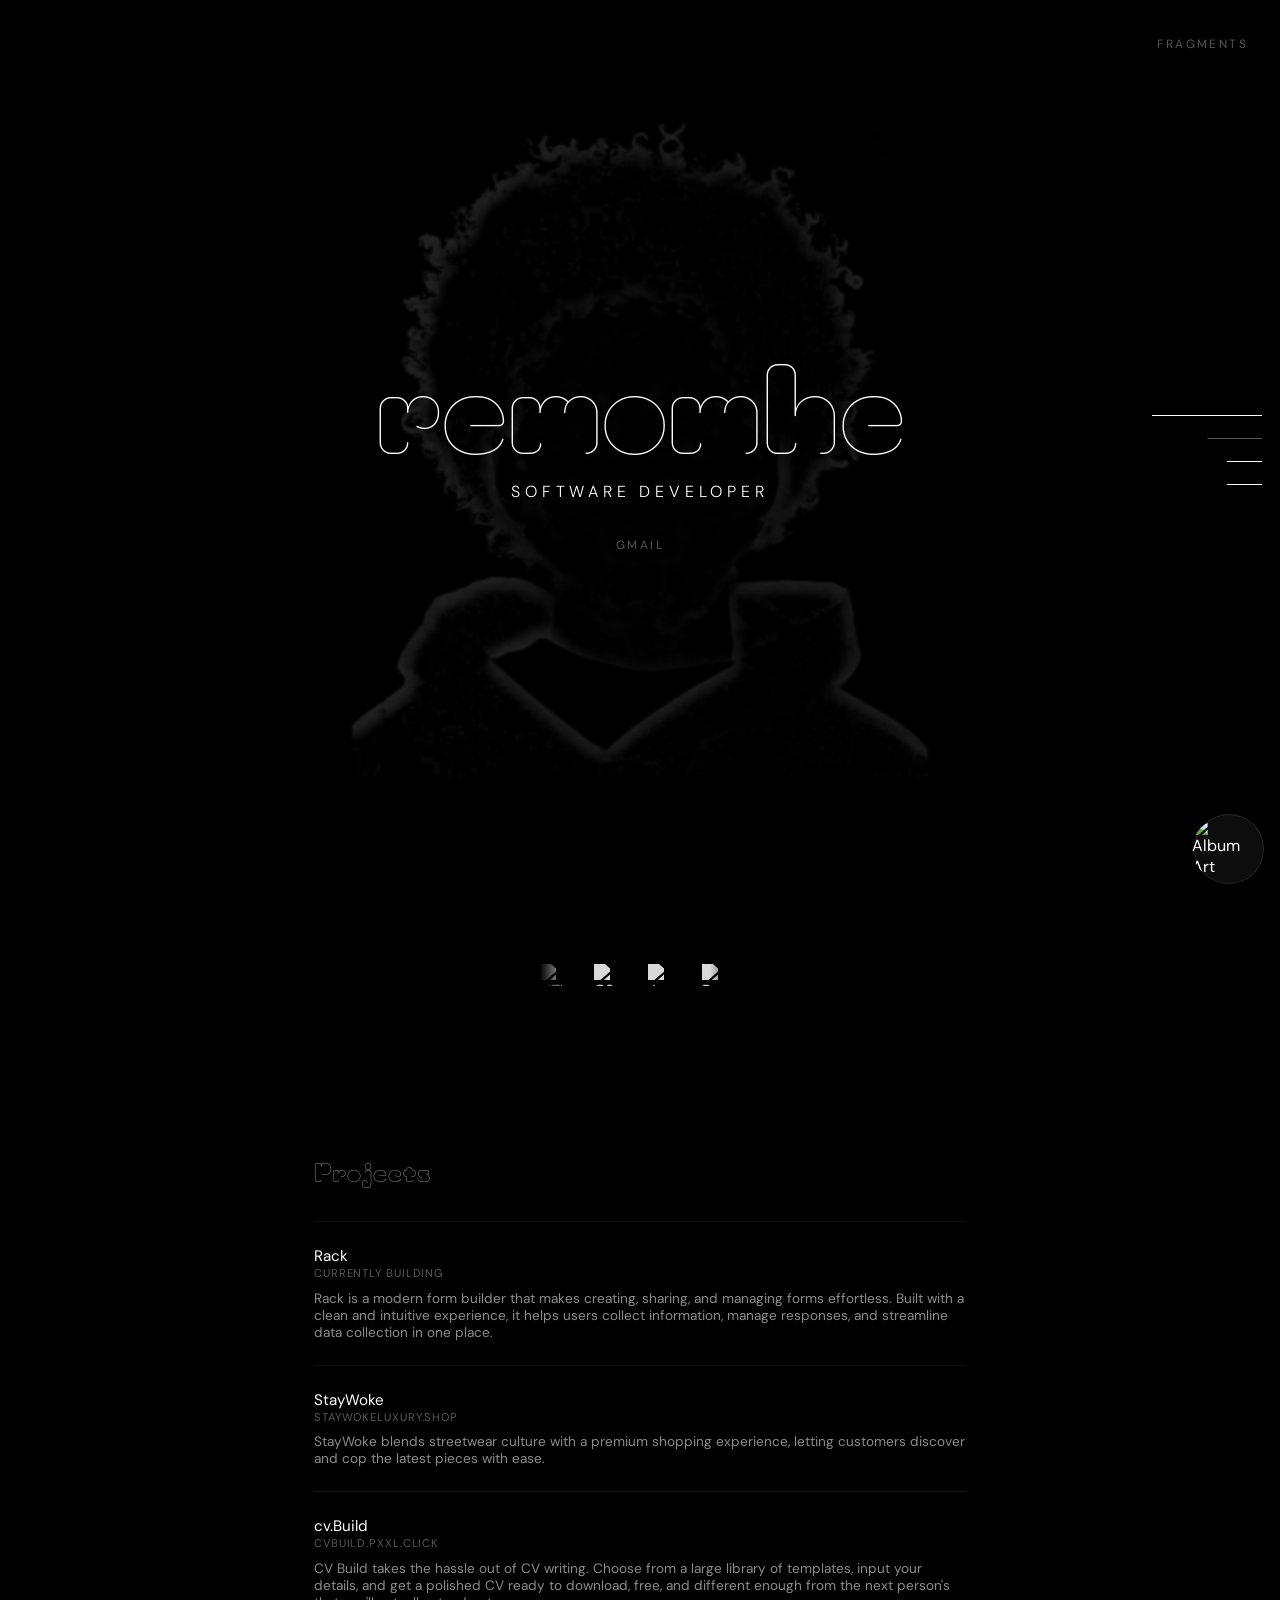
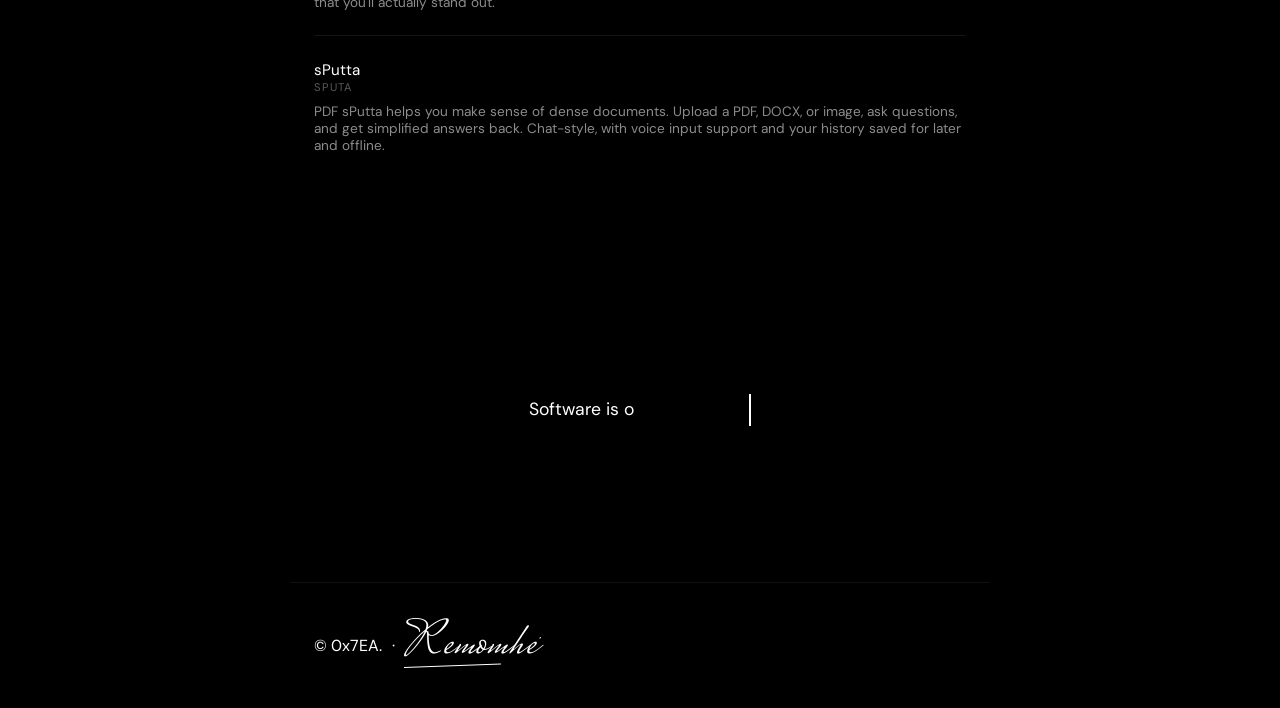
==== index.html @ 854d1cf1 "ui" ====
<!DOCTYPE html>
<html lang="en">
<head>
<meta charset="UTF-8">
<meta name="viewport" content="width=device-width, initial-scale=1.0">
<title>Remomhe | Software Developer</title>
<link rel="stylesheet" href="style.css">
<link href="https://fonts.googleapis.com/css2?family=Nunito:wght@900&family=DM+Sans:wght@300;400&display=swap" rel="stylesheet">
<link href="https://fonts.bunny.net/css?family=ewert:400" rel="stylesheet">
<link rel="preconnect" href="https://fonts.googleapis.com">
<link rel="preconnect" href="https://fonts.gstatic.com" crossorigin>
<meta name="google-site-verification" content="Yer3yOU1dlEjovxJl0jeukJAitz7c7xWdWRq2zlthzg" />
<link href="https://fonts.googleapis.com/css2?family=IM+Fell+English+SC&display=swap" rel="stylesheet">
<link rel="preconnect" href="https://fonts.googleapis.com">
<link rel="preconnect" href="https://fonts.gstatic.com" crossorigin>
<meta name="author" content="Remomhe">
<meta name="keywords" content="software developer, web developer, React developer, JavaScript, Next.js, portfolio, Remomhe, Aremomhe, Ai">
<meta name="description" content="Remomhe is a software developer building modern web applications, AI tools, and digital products. Explore projects, skills, and development work.">
<link href="https://fonts.googleapis.com/css2?family=Moirai+One&family=Rock+3D&family=Rubik+Glitch+Pop&family=Six+Caps&display=swap" rel="stylesheet">
<link rel="preconnect" href="https://fonts.googleapis.com">
<link rel="preconnect" href="https://fonts.gstatic.com" crossorigin>
<link href="https://fonts.googleapis.com/css2?family=Mrs+Saint+Delafield&display=swap" rel="stylesheet">
<link rel="icon" type="image/png" href="/images/remomhe.png">
<link rel="apple-touch-icon" href="/images/remomhe.png">
<meta property="og:title" content="Remomhe | Software Developer">
<meta property="og:description" content="Software developer creating modern web applications and digital products.">
<meta property="og:type" content="website">
<meta property="og:url" content="https://remomhe.cv/"> 
<meta property="og:image" content="https://remomhe.cv/images/remomhe.png">
<link rel="stylesheet" href="common.css">
<script type="application/ld+json">
{
  "@context": "https://schema.org",
  "@type": "Person",
  "name": "Remomhe",
  "url": "https://remomhe.cv",
  "jobTitle": "Software Developer",
  "sameAs": [
    "https://www.linkedin.com/in/aremomhe-46b9a237a/",
    "mailto:hello@remomhe.cv"
  ]
}
</script>
</head>
<body>
  <nav class="site-nav">
  <a href="/Fragments">Fragments</a>
</nav>
    <script src="common.js"></script>
<div id="hero" data-proxy-section data-proxy-label="Home" data-proxy-kind="title">
  <div class="hero-bg"></div>
  <div class="hero-content">
    <div class="name-row" id="row1"></div>
    <div class="name-gap"></div>
    <div class="name-row" id="row2"></div>
    <div class="role">Software Developer</div>
    <div class="socials">
      <a href="mailto:hello@remomhe.cv" target="_blank">Gmail</a>
    </div>
  </div>
  <div class="now-playing" id="nowPlaying">
  <div class="np-album">
    <img id="npAlbumArt" src="" alt="Album Art" />
  </div>
  <div class="np-info">
    <p class="np-label">currently listening to</p>
    <p class="np-track" id="npTrack">—</p>
    <p class="np-artist" id="npArtist">—</p>
  </div>
  <div class="np-eq" id="npEq">
    <span></span><span></span><span></span>
  </div>
</div>
</div>
<div class="page-body">
<section id="tech-stack" data-proxy-section data-proxy-label="Tech" data-proxy-kind="section">
  <div class="tech-mask">
    <div class="tech-grid">
      <img src="https://cdn.jsdelivr.net/gh/devicons/devicon/icons/html5/html5-plain.svg" alt="HTML5" />
      <img src="https://cdn.jsdelivr.net/gh/devicons/devicon/icons/css3/css3-plain.svg" alt="CSS3" />
      <img src="https://cdn.jsdelivr.net/gh/devicons/devicon/icons/javascript/javascript-plain.svg" alt="JavaScript" />
      <img src="https://cdn.jsdelivr.net/gh/devicons/devicon/icons/react/react-original.svg" alt="React" />
      <img src="https://cdn.jsdelivr.net/gh/devicons/devicon/icons/nextjs/nextjs-original.svg" alt="Next.js" />
      <img src="https://cdn.jsdelivr.net/gh/devicons/devicon/icons/python/python-plain.svg" alt="Python" />
      <img src="https://cdn.jsdelivr.net/gh/devicons/devicon/icons/nodejs/nodejs-plain.svg" alt="Node.js" />
      <img src="https://cdn.jsdelivr.net/gh/devicons/devicon/icons/mysql/mysql-plain-wordmark.svg" alt="MySQL" />
    </div>
    <div class="tech-grid" aria-hidden="true">
      <img src="https://cdn.jsdelivr.net/gh/devicons/devicon/icons/html5/html5-plain.svg" alt="" />
      <img src="https://cdn.jsdelivr.net/gh/devicons/devicon/icons/css3/css3-plain.svg" alt="" />
      <img src="https://cdn.jsdelivr.net/gh/devicons/devicon/icons/javascript/javascript-plain.svg" alt="" />
      <img src="https://cdn.jsdelivr.net/gh/devicons/devicon/icons/react/react-original.svg" alt="" />
      <img src="https://cdn.jsdelivr.net/gh/devicons/devicon/icons/nextjs/nextjs-original.svg" alt="" />
      <img src="https://cdn.jsdelivr.net/gh/devicons/devicon/icons/python/python-plain.svg" alt="" />
      <img src="https://cdn.jsdelivr.net/gh/devicons/devicon/icons/nodejs/nodejs-plain.svg" alt="" />
      <img src="https://cdn.jsdelivr.net/gh/devicons/devicon/icons/mysql/mysql-plain-wordmark.svg" alt="" />
    </div>
  </div>
</section>
<section id="projects" data-proxy-section>
  <h2 class="section-title">Projects</h2>
  <div class="project-list">
    <a class="project-item" href="https://semmie-max.github.io/android/" target="_blank">
      <div>
        <p class="project-name">Rack</p>
        <p class="project-url">Currently Building</p>
      </div>
      <p class="project-desc">Rack is a modern form builder that makes creating, sharing, and managing forms effortless. Built with a clean and intuitive experience, it helps users collect information, manage responses, and streamline data collection in one place.</p>
    </a>
    <a class="project-item" href="https://staywokeluxury.shop/" target="_blank">
      <div>
        <p class="project-name">StayWoke</p>
        <p class="project-url">staywokeluxury.shop</p>
      </div>
      <p class="project-desc">StayWoke blends streetwear culture with a premium shopping experience, letting customers discover and cop the latest pieces with ease.</p>
    </a>
    <a class="project-item" href="https://cvbuild.pxxl.click/" target="_blank">
      <div>
        <p class="project-name">cv.Build</p>
        <p class="project-url">cvbuild.pxxl.click</p>
      </div>
      <p class="project-desc">CV Build takes the hassle out of CV writing. Choose from a large library of templates, input your details, and get a polished CV ready to download, free, and different enough from the next person's that you'll actually stand out.</p>
    </a>
    <a class="project-item" href="https://semmie-max.github.io/sPuta/" target="_blank">
      <div>
        <p class="project-name">sPutta</p>
        <p class="project-url">sputa</p>
      </div>
      <p class="project-desc">PDF sPutta helps you make sense of dense documents. Upload a PDF, DOCX, or image, ask questions, and get simplified answers back. Chat-style, with voice input support and your history saved for later and offline.</p>
    </a>
  </div>
</section>
<section id="testimonials" data-proxy-section data-proxy-label="Testimonials" data-proxy-kind="subtitle">
  <div class="testimonial-box">
    <p class="testimonial-text" id="testiText"></p>
    <div class="testimonial-author" id="testiAuthor">
      <span id="testiName"></span>
    </div>
  </div>
</section>
</div>

<div id="scrollIndicator"></div>

<footer id="footer">
  <div class="footer-left">
    <span class="footer-copy">© 0x7EA.</span>
    <span class="footer-dot">·</span>
    <div class="signature">
      Remomhe<span class="sig-dot">.</span>
      <div class="sig-underline"></div>
    </div>
  </div>
</footer>
  <script src="script.js"></script>
</body>
</html>
---- style.css ----
*, *::before, *::after { box-sizing: border-box; margin: 0; padding: 0; }

  html, body {
    width: 100%; height: 100%;
    background: #000;
    color: #fff;
    font-family: 'DM Sans', sans-serif;
  }

  #hero {
    position: relative;
    inset: 0;
    display: flex;
    flex-direction: column;
    align-items: center;
    justify-content: center;
    opacity: 1;
    transition: opacity 0.7s ease;
    z-index: 1;
    overflow: hidden;
    height: 100vh;
  }
  #hero.visible { opacity: 1; }

  .hero-bg {
    position: absolute;
    inset: 0;
    background-image: url('[data-uri]');
    background-size: 45%;
    background-position: center center;
    background-repeat: no-repeat;
    opacity: 0.15;
    filter: blur(1px);
  }

  .hero-content {
    position: relative;
    z-index: 1;
    text-align: center;
    display: flex;
    flex-direction: column;
    align-items: center;
  }

  .name-row {
    display: flex;
    justify-content: center;
    gap: 0.02em;
    overflow: visible;
    font-family: "IM Fell English SC", serif;
  }

  .letter {
    
    font-weight: 900;
    font-style: normal;
    font-size: clamp(3rem, 9vw, 7.5rem);
    color: #fff;
    display: inline-block;
    animation-play-state: paused;
    line-height: 1;
  }

  
  .name-gap { height: 0.15em; }

  .role {
    font-weight: 300;
    font-size: clamp(0.7rem, 2vw, 1rem);
    letter-spacing: 0.3em;
    text-transform: uppercase;
    color: #fff;
    margin-top: 1.2rem;
  }

  .socials {
    display: flex;
    gap: 2.5rem;
    margin-top: 2.2rem;
  }

  .socials a {
    font-size: 0.75rem;
    letter-spacing: 0.2em;
    text-transform: uppercase;
    color: #555;
    text-decoration: none;
    position: relative;
    padding-bottom: 3px;
    transition: color 0.3s;
  }
  .socials a::after {
    content: '';
    position: absolute;
    bottom: 0; left: 0;
    width: 0; height: 1px;
    background: #fff;
    transition: width 0.3s ease;
  }
  .socials a:hover { color: #fff; }
  .socials a:hover::after { width: 100%; }

  .scroll-cue {
    position: absolute;
    bottom: 2.5rem;
    left: 45%;
    transform: translateX(-50%);
    display: flex;
    flex-direction: column;
    align-items: center;
    gap: 0.6rem;
  }
  .scroll-cue span {
    font-size: 0.6rem;
    letter-spacing: 0.3em;
    text-transform: uppercase;
    color: #FFF;
  }
  .scroll-line {
    width: 1px;
    height: 48px;
    background: linear-gradient(to bottom, #fff, transparent);
    animation: pulse 2s ease-in-out infinite;
  }
  @keyframes pulse {
    0%,100% { opacity: 0.2; transform: scaleY(0.8); }
    50%      { opacity: 0.8; transform: scaleY(1); }
  }


.now-playing {
  position: fixed;
  bottom: 2rem;
  left: 2rem;
  display: flex;
  flex-direction: row;
  align-items: center;
  gap: 0.9rem;
  background: rgba(255, 255, 255, 0.05);
  backdrop-filter: blur(12px);
  -webkit-backdrop-filter: blur(12px);
  border: 1px solid rgba(255, 255, 255, 0.1);
  border-radius: 16px;
  padding: 0.75rem 1rem;
  width: auto;
  max-width: 260px;
  z-index: 100;
  color: #fff;
  font-family: 'DM Sans', sans-serif;
  transition: opacity 0.3s ease;
  transition:
    width .35s ease,
    height .35s ease,
    padding .35s ease,
    border-radius .35s ease,
    left .35s ease,
    bottom .35s ease,
    transform .35s ease;
}
.now-playing.mini{
  left: auto;
  right: 1rem;
  bottom: 1rem;

  width: 70px;
  height: 70px;
  padding: 4px;

  border-radius: 50%;
  justify-content: center;
}

.now-playing.mini .np-info{
  opacity: 0;
  width: 0;
  height: 0;
  overflow: hidden;
  margin: 0;
}
.now-playing.mini .np-album{
  width: 60px;
  height: 60px;
  border-radius: 50%;
  overflow: hidden;
  flex-shrink: 0;
}

.now-playing.mini .np-eq {
  display: none;
}

.now-playing.hidden {
  opacity: 0;
  pointer-events: none;
}

.np-album {
  position: relative;
  width: 72px;
  height: 48px;
  border-radius: 8px;
  overflow: hidden;
  flex-shrink: 0;
}

.np-album img {
  width: 100%;
  height: 100%;
  object-fit: cover;
  display: block;
}


.np-eq {
  display: flex;
  align-items: flex-end;
  gap: 3px;
  height: 16px;
  flex-shrink: 0;
}

.np-eq span {
  display: block;
  width: 3px;
  background: #fff;
  border-radius: 2px;
  animation: eqBounce 0.8s ease-in-out infinite alternate;
}

.np-eq span:nth-child(1) { animation-delay: 0s; }
.np-eq span:nth-child(2) { animation-delay: 0.2s; }
.np-eq span:nth-child(3) { animation-delay: 0.4s; }

@keyframes eqBounce {
  from { height: 4px; }
  to   { height: 18px; }
}

.np-info {
  text-align: left;
  flex: 1;
  min-width: 0;
}

.np-label {
  font-size: 0.6rem;
  text-transform: uppercase;
  letter-spacing: 0.08em;
  opacity: 0.5;
  margin: 0 0 0.25rem;
}

.np-track {
  font-size: 0.8rem;
  font-weight: 600;
  margin: 0 0 0.15rem;
  white-space: nowrap;
  overflow: hidden;
  text-overflow: ellipsis;
  max-width: 140px;
}

.np-artist {
  font-size: 0.7rem;
  opacity: 0.6;
  margin: 0;
  white-space: nowrap;
  overflow: hidden;
  text-overflow: ellipsis;
  max-width: 140px;
}
.page-body {
  width: 100%;
  max-width: 700px;
  margin: 0 auto;
  display: flex;
  flex-direction: column;
  gap: 2.5rem;
  padding: 0 1.5rem;
  box-sizing: border-box;
}

#tech-stack {
  padding: 4rem 0;
  display: flex;
  justify-content: center;
  position: relative;
  z-index: 2;
  background: #000;
}

.tech-mask{
    overflow: hidden;
    max-width: 200px;
    margin: 0 auto;
    display: flex;-webkit-mask-image: linear-gradient(
    to right,
    transparent 0%,
    black 15%,
    black 85%,
    transparent 100%
  );
  mask-image: linear-gradient(
    to right,
    transparent 0%,
    black 15%,
    black 85%,
    transparent 100%
  );
  }

  .tech-grid {
  display: flex;
  flex-wrap: nowrap;
  gap: 2rem;
  padding-right: 2rem;
  flex-shrink: 0;
  animation: techScroll 10s linear infinite;
  will-change: transform;
  transform: translateZ(0);
}
  .tech-grid img {
    width: 22px;
    height: 22px;
    flex-shrink: 0;
    opacity: 0.85;
    transition: opacity 0.2s ease, transform 0.2s ease;
    filter: grayscale(100%) brightness(200%);
  }

  .tech-grid img:hover {
    opacity: 1;
    transform: scale(1.15);
  }

  @keyframes techScroll{
  0%   { transform: translate3d(0, 0, 0); }
  100% { transform: translate3d(-100%, 0, 0); }
}

  @media (prefers-reduced-motion: reduce){
    .tech-grid{ animation: none; }
  }

#projects {
  padding: 4rem 0;
  max-width: none;
  margin: 0;
}

.section-title {
  font-family: "Moirai One", system-ui;
  font-size: 1.5rem;
  font-weight: 400;
  color: #fff;
  margin-bottom: 2rem;
  letter-spacing: 0.05em;
}

.project-list {
  display: flex;
  flex-direction: column;
}

.project-item {
  display: flex;
  flex-direction: column;
  gap: 0.3rem;
  padding: 1.5rem 0;
  border-top: 1px solid rgba(255,255,255,0.08);
  text-decoration: none;
  transition: opacity 0.2s ease;
}

.project-item:hover {
  opacity: 0.6;
}

.project-name {
  font-family: 'DM Sans', sans-serif;
  font-size: 0.95rem;
  color: #fff;
  margin: 0;
}

.project-url {
  font-family: 'DM Sans', sans-serif;
  font-size: 0.7rem;
  color: rgba(255,255,255,0.35);
  text-transform: uppercase;
  letter-spacing: 0.08em;
  margin: 0;
}

.project-desc {
  font-family: 'DM Sans', sans-serif;
  font-size: 0.85rem;
  color: rgba(255,255,255,0.55);
  margin: 0.3rem 0 0;
}

#testimonials {
  padding: 6rem 0;
  max-width: none;
  margin: 0;
  min-height: 300px;
  display: flex;
  align-items: center;
  justify-content: center;
}

.testimonial-box {
  display: flex;
  flex-direction: column;
  gap: 1.5rem;
}

.testimonial-text {
  font-family: 'DM Sans', sans-serif;
  font-size: 1.1rem;
  color: #fff;
  line-height: 1.8;
  margin: 0;
  overflow: hidden;
  white-space: normal;
  border-right: 2px solid #fff;
}

.testimonial-author {
  transform: translateY(30px);
  opacity: 0;
  transition: all 0.6s ease;
}

.testimonial-author.visible {
  transform: translateY(0);
  opacity: 1;
}

#testiName {
  font-family: 'DM Sans', sans-serif;
  font-size: 0.75rem;
  color: rgba(255,255,255,0.45);
  text-transform: uppercase;
  letter-spacing: 0.1em;
}
#footer {
  width: 100%;
  max-width: 700px;
  margin: 0 auto;
  padding: 2.5rem 1.5rem;
  display: flex;
  align-items: center;
  justify-content: space-between;
  border-top: 1px solid rgba(255,255,255,0.06);
  box-sizing: border-box;
}

.footer-left {
  display: flex;
  align-items: center;
  gap: 0.6rem;
}

.footer-contact {
  font-family: 'DM Sans', sans-serif;
  font-size: 0.7rem;
  color: #fff;
  letter-spacing: 0.08em;
  text-decoration: none;
  transition: color 0.2s ease;
}

.footer-contact:hover {
  color: rgba(255,255,255,0.6);
}
#row1, #row2 {
  font-weight: 400;
  font-size: clamp(3rem, 9vw, 7.5rem);
  color: #fff;
  line-height: 1;
  font-family: "Moirai One", system-ui;
}

.signature {
  position: relative;
  display: inline-block;
  font-family: 'Mrs Saint Delafield', cursive;
  font-size: 3rem;
  color: #fff;
  line-height: 1;
}

.sig-dot {
  font-size: 1.5rem;
  vertical-align: top;
}

.sig-underline {
  width: 70%;
  height: 1px;
  background: #fff;
  margin-top: -0.3rem;
  transform: rotate(-2deg);
  transform-origin: left;
}

.now-playing {
  cursor: pointer;
}

.lyrics-overlay {
  position: fixed;
  inset: 0;
  background: rgba(0,0,0,0.75);
  backdrop-filter: blur(6px);
  -webkit-backdrop-filter: blur(6px);
  display: flex;
  align-items: center;
  justify-content: center;
  z-index: 1000;
  opacity: 0;
  pointer-events: none;
  transition: opacity 0.3s ease;
}

.lyrics-overlay.visible {
  opacity: 1;
  pointer-events: auto;
}

.lyrics-panel {
  background: #0a0a0a;
  border: 1px solid rgba(255,255,255,0.1);
  border-radius: 16px;
  max-width: 420px;
  width: 90%;
  max-height: 80vh;
  padding: 1.25rem;
  position: relative;
  overflow-y: auto;
  transform: translateY(20px);
  transition: transform 0.3s ease;
  display: flex;
  flex-direction: column;
  align-items: center;
}

.lyrics-view {
  position: relative;
  border-radius: 20px;
  overflow: hidden;
  padding: 0.75rem;
  margin: -0.75rem;
  width: calc(100% + 1.5rem);
}

.lyrics-art-bg {
  position: absolute;
  inset: 0;
  background-size: cover;
  background-position: center;
  filter: blur(36px) brightness(0.35);
  transform: scale(1.3);
  z-index: 0;
}

.lyrics-top-row,
.lyrics-body {
  position: relative;
  z-index: 1;
}

.lyrics-top-row {
  display: flex;
  align-items: center;
  justify-content: flex-start;
  gap: 1rem;
  margin-bottom: 1.2rem;
  width: 100%;
}

.lyrics-art-wrap {
  width: 40px;
  height: 40px;
  border-radius: 6px;
  overflow: hidden;
  flex-shrink: 0;
  box-shadow: 0 6px 16px rgba(0,0,0,0.5);
}

.lyrics-art {
  width: 100%;
  height: 100%;
  object-fit: cover;
  display: block;
}

.lyrics-overlay.visible .lyrics-panel {
  transform: translateY(0);
}

.lyrics-close {
  position: absolute;
  top: 1rem;
  right: 1.2rem;
  background: none;
  border: none;
  color: #fff;
  font-size: 1.2rem;
  cursor: pointer;
  opacity: 0.6;
  transition: opacity 0.2s ease;
}

.lyrics-close:hover {
  opacity: 1;
}

.lyrics-header {
  flex: 1;
  min-width: 0;
  text-align: right;
  margin-bottom: 0;
}

.lyrics-header .lyrics-track,
.lyrics-header .lyrics-artist {
  white-space: nowrap;
  overflow: hidden;
  text-overflow: ellipsis;
}

.lyrics-header .lyrics-track {
  font-family: 'DM Sans', sans-serif;
  font-weight: 600;
  font-size: 0.75rem;
  color: #fff;
  margin: 0 0 0.1rem;
}

.lyrics-header .lyrics-artist {
  font-family: 'DM Sans', sans-serif;
  font-size: 0.6rem;
  color: rgba(255,255,255,0.5);
  margin: 0;
}

.lyrics-body {
  font-family: 'DM Sans', sans-serif;
  font-size: 0.9rem;
  line-height: 1.9;
  color: rgba(255,255,255,0.85);
  white-space: pre-wrap;
}

.lyrics-body.loading,
.lyrics-body.empty {
  color: rgba(255,255,255,0.4);
  font-style: italic;
}

.lyrics-body {
  white-space: normal;
}

.lyrics-body {
  position: relative;
  overflow: hidden;
  height: 380px;
  width: 100%;
  display: block;
  text-align: left;
  -webkit-mask-image: linear-gradient(to bottom, transparent 0%, black 15%, black 85%, transparent 100%);
  mask-image: linear-gradient(to bottom, transparent 0%, black 15%, black 85%, transparent 100%);
}

.lyrics-track {
  width: 100%;
}

.lyrics-track {
  position: relative;
  transition: transform 0.5s cubic-bezier(0.22, 1, 0.36, 1);
  will-change: transform;
}

.lyrics-line {
  font-family: 'DM Sans', sans-serif;
  font-size: 1.05rem;
  font-weight: 700;
  line-height: 2.4rem;
  transform-origin: left center;
  transition: transform 0.3s ease, opacity 0.3s ease;
  opacity: 0.25;
}

.word {
  color: rgba(255,255,255,0.25);
  transition: color 0.3s ease;
}

.lyrics-line.current {
  opacity: 1;
  transform: scale(1.08);
}

.lyrics-line.current .word {
  color: #fff;
  font-weight: 800;
}

.lyrics-progress-wrap {
  margin-bottom: 0;
  display: flex;
  justify-content: center;
}

.lyrics-eq {
  display: flex;
  align-items: flex-end;
  gap: 4px;
  height: 22px;
}

.lyrics-eq span {
  display: block;
  width: 4px;
  background: #fff;
  border-radius: 2px;
  animation: lyricsEqBounce 0.9s ease-in-out infinite alternate;
}

.lyrics-eq span:nth-child(1) { animation-delay: 0s; }
.lyrics-eq span:nth-child(2) { animation-delay: 0.15s; }
.lyrics-eq span:nth-child(3) { animation-delay: 0.3s; }
.lyrics-eq span:nth-child(4) { animation-delay: 0.45s; }

@keyframes lyricsEqBounce {
  from { height: 4px; }
  to   { height: 20px; }
}

/* ===================================================================
   ===== Fragments page: scroll-blur text section (added below) =====
   Scoped to .frag- classes only — does not touch *, html, or body,
   so it does not affect any of the rules above.
   =================================================================== */

.frag-page {
  width: 100%;
  max-width: 700px;
  margin: 0 auto;
  min-height: 100vh;
  display: flex;
  flex-direction: column;
  justify-content: center;
  gap: 2.5rem;
  padding: 4rem 1.5rem;
  box-sizing: border-box;
}

.frag-hero {
  position: relative;
  min-height: auto;
  display: flex;
  flex-direction: column;
  align-items: center;
  justify-content: flex-start;
  padding: 0;
  background: transparent;
  box-sizing: border-box;
}

.frag-hero * {
  box-sizing: border-box;
}

.frag-line {
  max-width: 700px;
  width: 100%;
  font-family: 'DM Sans', sans-serif;
  font-size: clamp(1rem, 2vw, 1.4rem);
  line-height: 1.7;
  font-weight: 300;
  color: #fff;
  text-align: left;
  margin: 0 0 1rem 0;
  min-height: 1.7em;
}

.frag-cursor {
  display: inline-block;
  width: 2px;
  height: 1.1em;
  background: #fff;
  margin-left: 1px;
  vertical-align: text-bottom;
  animation: fragBlink 0.8s steps(1) infinite;
}

@keyframes fragBlink {
  0%, 50% { opacity: 1; }
  50.01%, 100% { opacity: 0; }
}


.site-nav {
  position: fixed;
  top: 2rem;
  right: 2rem;
  z-index: 50;
}

.site-nav a {
  font-family: 'DM Sans', sans-serif;
  font-size: 0.75rem;
  letter-spacing: 0.2em;
  text-transform: uppercase;
  color: #555;
  text-decoration: none;
  position: relative;
  padding-bottom: 3px;
  transition: color 0.3s;
}

.site-nav a::after {
  content: '';
  position: absolute;
  bottom: 0;
  left: 0;
  width: 0;
  height: 1px;
  background: #fff;
  transition: width 0.3s ease;
}

.site-nav a:hover {
  color: #fff;
}

.site-nav a:hover::after {
  width: 100%;
}

.frag-note {
  max-width: 700px;
  width: 100%;
  margin-top: 2rem;
  display: flex;
  flex-direction: row;
  align-items: center;
  gap: 2rem;
  pointer-events: none;
}

.frag-note-label {
  display: flex;
  flex-direction: column;
  align-items: flex-start;
  flex-shrink: 0;
}

.frag-note-photos {
  position: relative;
  width: 380px;
  height: 260px;
  max-width: 100%;
  flex-shrink: 0;
  pointer-events: auto;
}

.frag-polaroid {
  position: absolute;
  width: 160px;
  background: #fff;
  padding: 8px 8px 26px;
  border-radius: 4px;
  box-shadow: 0 14px 30px rgba(0, 0, 0, 0.55);
  cursor: pointer;
  transition: transform 0.2s ease;
}

.frag-polaroid:hover {
  transform: scale(1.03);
}

.frag-polaroid img {
  width: 100%;
  height: 170px;
  object-fit: cover;
  display: block;
  border-radius: 2px;
  pointer-events: none;
}

.frag-polaroid-caption {
  font-family: 'DM Sans', sans-serif;
  font-size: 0.7rem;
  color: #111;
  text-align: center;
  margin: 10px 0 0;
  pointer-events: none;
}

.frag-name-section {
  padding: 4rem 2rem;
  display: flex;
  justify-content: center;
  align-items: center;
  background: #000;
  overflow: hidden;
}

.frag-name-wrap {
  width: 100%;
  max-width: 900px;
}

.frag-name-svg {
  width: 100%;
  height: auto;
  display: block;
  overflow: visible;
}

.frag-name-text {
  font-family: 'Arial Black', 'DM Sans', sans-serif;
  font-weight: 900;
  font-size: 150px;
  letter-spacing: 2px;
  fill: rgba(255, 255, 255, 0.06);
  stroke: #fff;
  stroke-width: 2;
  stroke-dasharray: 6 6;
  will-change: transform;
}

.frag-polaroid:nth-child(1) { top: 0;   left: 0;   transform: rotate(-8deg); z-index: 1; }
.frag-polaroid:nth-child(2) { top: 15px; left: 90px; transform: rotate(5deg);  z-index: 2; }
.frag-polaroid:nth-child(3) { top: 40px; left: 180px; transform: rotate(-4deg); z-index: 3; }
.frag-polaroid:nth-child(4) { top: 60px; left: 270px; transform: rotate(6deg);  z-index: 4; }
.frag-polaroid:nth-child(5) { top: 20px; left: 250px; transform: rotate(-10deg); z-index: 5; }

@media (max-width: 600px) {
  .frag-note {
    flex-direction: column;
    align-items: center;
    gap: 1rem;
  }

  .frag-note-label {
    align-items: center;
    text-align: center;
  }

  .frag-note-photos {
    width: 260px;
    height: 220px;
    transform: scale(0.9);
  }

  .frag-polaroid {
    width: 130px;
  }

  .frag-polaroid img {
    height: 140px;
  }
}

.frag-note-text {
  font-family: 'Permanent Marker', cursive;
  font-size: 1.4rem;
  line-height: 1.3;
  color: #fff;
  margin: 0 0 0.5rem 0.2rem;
  transform: rotate(-3deg);
}

.frag-note-arrow {
  width: 130px;
  height: auto;
}

/* Playlist Section Wrapper - Reduced Top Gap */
.playlist-section {
  width: 100%;
  max-width: 680px;
  margin: 0 auto;
  padding: 0;
  box-sizing: border-box;
}

/* Outer Container Card */
.playlist-card {
  background: rgba(18, 18, 20, 0.7);
  border: 1px solid rgba(255, 255, 255, 0.1);
  border-radius: 16px;
  backdrop-filter: blur(12px);
  -webkit-backdrop-filter: blur(12px);
  padding: 16px;
  box-shadow: 0 8px 32px rgba(0, 0, 0, 0.4);
}

/* Playlist Header */
.playlist-header {
  display: flex;
  justify-content: space-between;
  align-items: center;
  margin-bottom: 12px;
  padding-bottom: 10px;
  border-bottom: 1px solid rgba(255, 255, 255, 0.08);
}

.playlist-title-group {
  display: flex;
  align-items: center;
  gap: 8px;
  color: #ffffff;
}

.playlist-title-group h3 {
  margin: 0;
  font-size: 1rem;
  font-weight: 600;
  letter-spacing: -0.01em;
}

.playlist-icon {
  fill: #e0e0e0;
}

.playlist-badge {
  font-size: 0.7rem;
  color: rgba(255, 255, 255, 0.5);
  background: rgba(255, 255, 255, 0.05);
  padding: 3px 8px;
  border-radius: 20px;
  border: 1px solid rgba(255, 255, 255, 0.08);
}

/* Wide screen layout: album art + tracklist side by side */
.playlist-body {
  display: flex;
  gap: 20px;
}

.playlist-art {
  width: 220px;
  flex-shrink: 0;
}

.playlist-art img {
  width: 100%;
  aspect-ratio: 1 / 1;
  object-fit: cover;
  border-radius: 8px;
  display: block;
}

.playlist-art-title {
  font-size: 0.95rem;
  font-weight: 600;
  color: #fff;
  margin: 10px 0 2px;
}

.playlist-art-sub {
  font-size: 0.75rem;
  color: rgba(255, 255, 255, 0.5);
}

.playlist-scroll-container {
  flex: 1;
  min-width: 0;
  height: 260px;
  overflow-y: auto;
  -webkit-overflow-scrolling: touch;
  overscroll-behavior: contain;
  touch-action: pan-y;
  padding-right: 4px;
}

.playlist-scroll-container::-webkit-scrollbar {
  width: 4px;
}

.playlist-scroll-container::-webkit-scrollbar-track {
  background: rgba(255, 255, 255, 0.02);
  border-radius: 10px;
}

.playlist-scroll-container::-webkit-scrollbar-thumb {
  background: rgba(255, 255, 255, 0.2);
  border-radius: 10px;
}

.song-list {
  list-style: none;
  margin: 0;
  padding: 0;
  display: flex;
  flex-direction: column;
  gap: 2px;
}

.song-item {
  display: flex;
  align-items: center;
  gap: 10px;
  padding: 8px 10px;
  border-radius: 8px;
  background: transparent;
  border: 1px solid transparent;
  transition: background 0.2s ease, border-color 0.2s ease;
  cursor: pointer;
  -webkit-tap-highlight-color: transparent;
}

.song-item:hover,
.song-item:active {
  background: rgba(255, 255, 255, 0.06);
  border-color: rgba(255, 255, 255, 0.12);
}

.song-item.active {
  background: rgba(255, 255, 255, 0.08);
  border-color: rgba(255, 255, 255, 0.2);
}

.song-index {
  width: 20px;
  flex-shrink: 0;
  text-align: right;
  font-size: 0.75rem;
  color: rgba(255, 255, 255, 0.35);
}

.song-info {
  flex: 1;
  min-width: 0;
  display: flex;
  flex-direction: column;
  gap: 2px;
}

.song-title {
  color: #ffffff;
  font-size: 0.9rem;
  font-weight: 500;
  white-space: nowrap;
  overflow: hidden;
  text-overflow: ellipsis;
}

.song-artist {
  color: rgba(255, 255, 255, 0.5);
  font-size: 0.78rem;
  white-space: nowrap;
  overflow: hidden;
  text-overflow: ellipsis;
}

.song-duration {
  flex-shrink: 0;
  font-size: 0.75rem;
  color: rgba(255, 255, 255, 0.35);
}

.song-note-icon {
  display: none;
}

/* Bottom playback bar, wide screens only */
.playlist-controls {
  display: flex;
  align-items: center;
  gap: 14px;
  margin-top: 14px;
  padding-top: 12px;
  border-top: 1px solid rgba(255, 255, 255, 0.08);
}

.playlist-controls button {
  background: none;
  border: none;
  color: #fff;
  cursor: pointer;
  opacity: 0.8;
  padding: 4px;
}

.playlist-controls button:hover {
  opacity: 1;
}

.playlist-progress {
  flex: 1;
  height: 3px;
  background: rgba(255, 255, 255, 0.15);
  border-radius: 2px;
  position: relative;
}

.playlist-progress-fill {
  position: absolute;
  left: 0;
  top: 0;
  height: 100%;
  width: 0%;
  background: #fff;
  border-radius: 2px;
}

/* Mobile: strip it down to a plain list */
@media (max-width: 600px) {
  .playlist-section {
    margin-top: 5px;
    padding: 0 12px;
  }

  .playlist-card {
    padding: 12px;
    border-radius: 12px;
  }

  .playlist-body {
    flex-direction: column;
  }

  /* hide the scrollable tracklist on mobile — just show the cover */
  .playlist-scroll-container,
  .playlist-controls {
    display: none;
  }

  .playlist-art {
    width: 100%;
  }

  .playlist-art img {
    border-radius: 10px;
  }
}


.signboard-section {
  padding: 80px 20px;
  display: flex;
  flex-direction: column;
  align-items: center;
  gap: 24px;
}

.signboard-heading {
  font-family: 'DM Sans', sans-serif;
  font-weight: 400;
  letter-spacing: 0.05em;
  color: #eee;
  text-transform: lowercase;
  font-size: 1.1rem;
}

.signboard-frame {
  width: 100%;
  max-width: 900px;
  padding: 18px;
  background: linear-gradient(135deg, #6b4a2f, #4a3320);
  border-radius: 10px;
  box-shadow: 0 20px 50px rgba(0,0,0,0.5);
}

.signboard {
  position: relative;
  width: 100%;
  height: 420px;
  background:
    radial-gradient(ellipse at top left, rgba(0,0,0,0.03), transparent 60%),
    #f5f2e9;
  border-radius: 4px;
  overflow: hidden;
  box-shadow: inset 0 0 30px rgba(0,0,0,0.15);
}

.signboard-signature {
  position: absolute;
  font-family: 'Permanent Marker', cursive;
  font-size: 1.1rem;
  line-height: 1.2;
  white-space: nowrap;
  pointer-events: none;
  user-select: none;
  animation: signAppear 0.4s ease-out;
}

@keyframes signAppear {
  from { opacity: 0; transform: scale(0.7) rotate(var(--rot)); }
  to   { opacity: 1; transform: scale(1) rotate(var(--rot)); }
}

.signboard-form {
  display: flex;
  align-items: center;
  gap: 14px;
  flex-wrap: wrap;
  justify-content: center;
}

.signboard-input {
  font-family: 'DM Sans', sans-serif;
  padding: 10px 16px;
  border-radius: 20px;
  border: 1px solid rgba(255,255,255,0.2);
  background: rgba(255,255,255,0.05);
  color: #fff;
  min-width: 220px;
  outline: none;
}

.signboard-input::placeholder {
  color: rgba(255,255,255,0.4);
}

.signboard-inks {
  display: flex;
  gap: 8px;
}

.ink-dot {
  width: 22px;
  height: 22px;
  border-radius: 50%;
  border: 2px solid rgba(255,255,255,0.3);
  cursor: pointer;
  padding: 0;
  transition: transform 0.15s ease, border-color 0.15s ease;
}

.ink-dot:hover {
  transform: scale(1.15);
}

.ink-dot.selected {
  border-color: #fff;
  transform: scale(1.2);
}

.signboard-submit {
  font-family: 'DM Sans', sans-serif;
  padding: 10px 22px;
  border-radius: 20px;
  border: none;
  background: #fff;
  color: #111;
  cursor: pointer;
  font-weight: 500;
  transition: opacity 0.15s ease;
}

.signboard-submit:hover {
  opacity: 0.85;
}

.section-connector {
  width: 100%;
  max-width: 900px;
  height: 180px;
  margin: 10px auto;
  pointer-events: none;
  position: relative;
  z-index: 1;
  overflow: visible;
}

.section-connector svg {
  width: 100%;
  height: 100%;
  display: block;
  overflow: visible;
}

.connector-path {
  fill: none;
  stroke: rgba(255, 255, 255, 0.3);
  stroke-width: 2.5;
  stroke-linecap: round;
  stroke-dasharray: 2 12;
  animation: connectorFlow 6s linear infinite;
}

@keyframes connectorFlow {
  to { stroke-dashoffset: -140; }
}

@media (prefers-reduced-motion: reduce) {
  .connector-path { animation: none; }
}


.github-activity-wrap {
  width: 100%;
  max-width: 700px;
  margin: 0 auto;
  padding: 0;
  box-sizing: border-box;
}
.github-activity-header {
  display: flex;
  justify-content: space-between;
  align-items: baseline;
  margin-bottom: 0.5rem;
  font-family: 'DM Sans', sans-serif;
  color: #fff;
}
.github-activity-title {
  font-size: 0.9rem;
  opacity: 0.7;
  text-transform: lowercase;
}
.github-activity-count {
  font-size: 0.75rem;
  opacity: 0.5;
}
.github-activity-grid {
  display: grid;
  grid-template-rows: repeat(7, 1fr);
  grid-auto-flow: column;
  grid-auto-columns: 10px;
  gap: 3px;
  width: 100%;
  overflow-x: auto;
  padding-bottom: 4px;
}
.gh-cell {
  width: 10px;
  height: 10px;
  border-radius: 2px;
}
.gh-level-0 { background: #1b1b1b; }
.gh-level-1 { background: #0e4429; }
.gh-level-2 { background: #006d32; }
.gh-level-3 { background: #26a641; }
.gh-level-4 { background: #39d353; }

@media (max-width: 640px) {
  .github-activity-wrap {
    margin-top: 1.5rem;
  }
  .github-activity-grid {
    grid-auto-columns: 8px;
    gap: 2px;
  }
  .gh-cell {
    width: 8px;
    height: 8px;
  }
}


.lyrics-panel[data-view="player"] {
  padding: 0;
  background: transparent;
  overflow: visible;
  width: min(300px, 86vw);
  max-width: 300px;
  box-shadow: none;
}

.player-view {
  display: none;
  position: relative;
  width: 100%;
  align-items: center;
  justify-content: center;
  overflow: hidden;
  border-radius: 32px;
  touch-action: pan-x;
  user-select: none;
}

.lyrics-panel[data-view="player"] .player-view { display: flex; }
.lyrics-panel[data-view="lyrics"] .player-view { display: none; }

.lyrics-panel[data-view="player"] .lyrics-view {
  display: flex;
  flex-direction: column;
  position: absolute;
  inset: 0;
  opacity: 0;
  overflow: hidden;
  pointer-events: none;
  transition: opacity 0.3s ease, transform 0.3s ease;
}

.lyrics-panel[data-view="player"] .player-view.dragging ~ .lyrics-view {
  transition: none;
}

.player-art-bg {
  position: absolute;
  inset: 0;
  background-size: cover;
  background-position: center;
  filter: blur(36px) brightness(0.4);
  transform: scale(1.3);
  z-index: 0;
}

.player-card {
  position: relative;
  z-index: 1;
  width: 100%;
  padding: 14px 14px 18px;
  border-radius: 28px;
  background: rgba(22, 22, 24, 0.55);
  backdrop-filter: blur(26px);
  -webkit-backdrop-filter: blur(26px);
  border: 1px solid rgba(255, 255, 255, 0.06);
  display: flex;
  flex-direction: column;
  align-items: center;
  color: #fff;
  font-family: 'DM Sans', sans-serif;
  box-sizing: border-box;
}

.player-icon-btn {
  background: none;
  border: none;
  color: rgba(255, 255, 255, 0.55);
  cursor: pointer;
  padding: 4px;
  display: flex;
  align-items: center;
}

.player-art {
  width: 100%;
  aspect-ratio: 4 / 3.1;
  border-radius: 18px;
  overflow: hidden;
  margin-bottom: 12px;
  box-shadow: 0 14px 34px rgba(0, 0, 0, 0.45);
}

.player-art img {
  width: 100%;
  height: 100%;
  object-fit: cover;
  object-position: center;
  display: block;
}

.player-art img {
  width: 100%;
  height: 100%;
  object-fit: cover;
  display: block;
}

.player-track {
  font-size: 1.05rem;
  font-weight: 700;
  margin: 0;
  text-align: center;
  width: 100%;
  white-space: nowrap;
  overflow: hidden;
  text-overflow: ellipsis;
}

.player-artist {
  font-size: 0.8rem;
  opacity: 0.55;
  margin: 0.2rem 0 1.1rem;
  text-align: center;
  width: 100%;
  white-space: nowrap;
  overflow: hidden;
  text-overflow: ellipsis;
}

.player-progress-row {
  display: flex;
  align-items: center;
  gap: 10px;
  width: 100%;
  margin-bottom: 1.2rem;
}

.player-time {
  font-size: 0.7rem;
  opacity: 0.45;
  min-width: 30px;
  flex-shrink: 0;
}

.player-time:last-child { text-align: right; }

.player-progress-bar {
  position: relative;
  flex: 1;
  height: 3px;
  background: rgba(255, 255, 255, 0.22);
  border-radius: 2px;
}

.player-progress-fill {
  height: 100%;
  width: 0%;
  background: #fff;
  border-radius: 2px;
}

.player-progress-dot {
  position: absolute;
  top: 50%;
  left: 0%;
  width: 9px;
  height: 9px;
  border-radius: 50%;
  background: #fff;
  transform: translate(-50%, -50%);
  box-shadow: 0 0 4px rgba(0, 0, 0, 0.4);
}

.player-controls {
  display: flex;
  align-items: center;
  justify-content: center;
  gap: 2.2rem;
  margin-bottom: 1.4rem;
}

.player-control-btn {
  background: none;
  border: none;
  color: #fff;
  cursor: pointer;
  display: flex;
  align-items: center;
  justify-content: center;
  opacity: 0.9;
}

.player-control-main {
  width: 48px;
  height: 48px;
  border-radius: 50%;
  background: #fff;
  color: #000;
  display: flex;
  align-items: center;
  justify-content: center;
}

.player-heart-btn {
  background: none;
  border: none;
  color: rgba(255, 255, 255, 0.55);
  cursor: pointer;
  padding: 4px;
  display: flex;
  align-items: center;
  justify-content: center;
}

.player-heart-btn.liked {
  color: #ff4d6d;
}

.player-heart-btn.liked svg {
  fill: currentColor;
}

.player-art,
.player-track,
.player-artist,
.player-progress-row,
.player-controls {
  transition: transform 0.3s ease, opacity 0.3s ease;
}

.player-view.dragging .player-art,
.player-view.dragging .player-track,
.player-view.dragging .player-artist,
.player-view.dragging .player-progress-row,
.player-view.dragging .player-controls {
  transition: none;
}

.player-lyrics-trigger {
  background: none;
  border: none;
  color: rgba(255, 255, 255, 0.55);
  display: flex;
  flex-direction: column;
  align-items: center;
  gap: 4px;
  font-size: 0.62rem;
  letter-spacing: 0.12em;
  cursor: pointer;
  padding-top: 2px;
}

.player-lyrics-trigger svg {
  animation: playerLyricsHint 1.8s ease-in-out infinite;
}

@keyframes playerLyricsHint {
  0%, 100% { transform: translateY(0); opacity: 0.5; }
  50% { transform: translateY(-3px); opacity: 1; }
}
---- common.css ----
#tixteeLoader{
  position:fixed; inset:0; z-index:99999;
  background:#000;
  display:flex; align-items:center; justify-content:center;
  transition:opacity 0.5s ease, visibility 0.5s ease;
}
#tixteeLoader.hide{ opacity:0; visibility:hidden; pointer-events:none; }

.loader {
  display: flex;
  align-items: center;
}
.bar {
  display: inline-block;
  width: 3px;
  height: 20px;
  background-color: rgba(255, 255, 255, .5);
  border-radius: 10px;
  animation: scale-up4 1s linear infinite;
}

.bar:nth-child(2) {
  height: 35px;
  margin: 0 5px;
  animation-delay: .25s;
}

.bar:nth-child(3) {
  animation-delay: .5s;
}

@keyframes scale-up4 {
  20% {
    background-color: #fff;
    transform: scaleY(1.5);
  }
  40% {
    transform: scaleY(1);
  }
}
::-webkit-scrollbar{
    display:none;
}

html{
    scrollbar-width:none;
}


#proximitySidebar {
  position: fixed;
  top: 0;
  right: max(18px, env(safe-area-inset-right, 0px));
  height: 100dvh;
  display: flex;
  align-items: center;
  z-index: 999999;
  pointer-events: none;
}

#proximitySidebar.prox-empty {
  display: none;
}

#proximitySidebar .prox-dash-list {
  display: flex;
  flex-direction: column;
  align-items: flex-end;
  gap: clamp(6px, 1vh, 10px);
  pointer-events: auto;
}

.prox-dash-btn {
  display: flex;
  align-items: center;
  justify-content: flex-end;
  height: 14px;
  width: clamp(46px, 9vw, 110px);
  border: 0;
  background: transparent;
  padding: 0;
  cursor: pointer;
  outline: none;
  -webkit-tap-highlight-color: transparent;
}

.prox-dash-bar {
  display: block;
  height: 1px;
  width: 100%;
  transform-origin: right center;
  transform: scaleX(var(--prox-scale, 0.27));
  transition: transform 0.28s cubic-bezier(0.22, 1, 0.36, 1), background 0.15s ease;
  background: rgba(255, 255, 255, 0.35);
}

.prox-dash-btn[data-kind="title"] .prox-dash-bar,
.prox-dash-btn[data-kind="subtitle"] .prox-dash-bar {
  background: #fff;
}

.prox-dash-btn[aria-current="location"] .prox-dash-bar {
  background: #fff;
}

@media (max-width: 768px) {
  #proximitySidebar {
    right: max(8px, env(safe-area-inset-right, 0px));
  }

  .prox-dash-list {
    gap: 10px;
  }

  .prox-dash-btn {
    width: 26px;
    height: 18px;
  }

  .prox-dash-bar {
    height: 3px;
    border-radius: 3px;
    transform: none;
    width: calc(6px + (14px * var(--prox-scale, 0.27)));
    transition: width 0.28s cubic-bezier(0.22, 1, 0.36, 1), background 0.15s ease;
  }
}

@media (prefers-reduced-motion: reduce) {
  .prox-dash-bar {
    transition: none;
  }
}
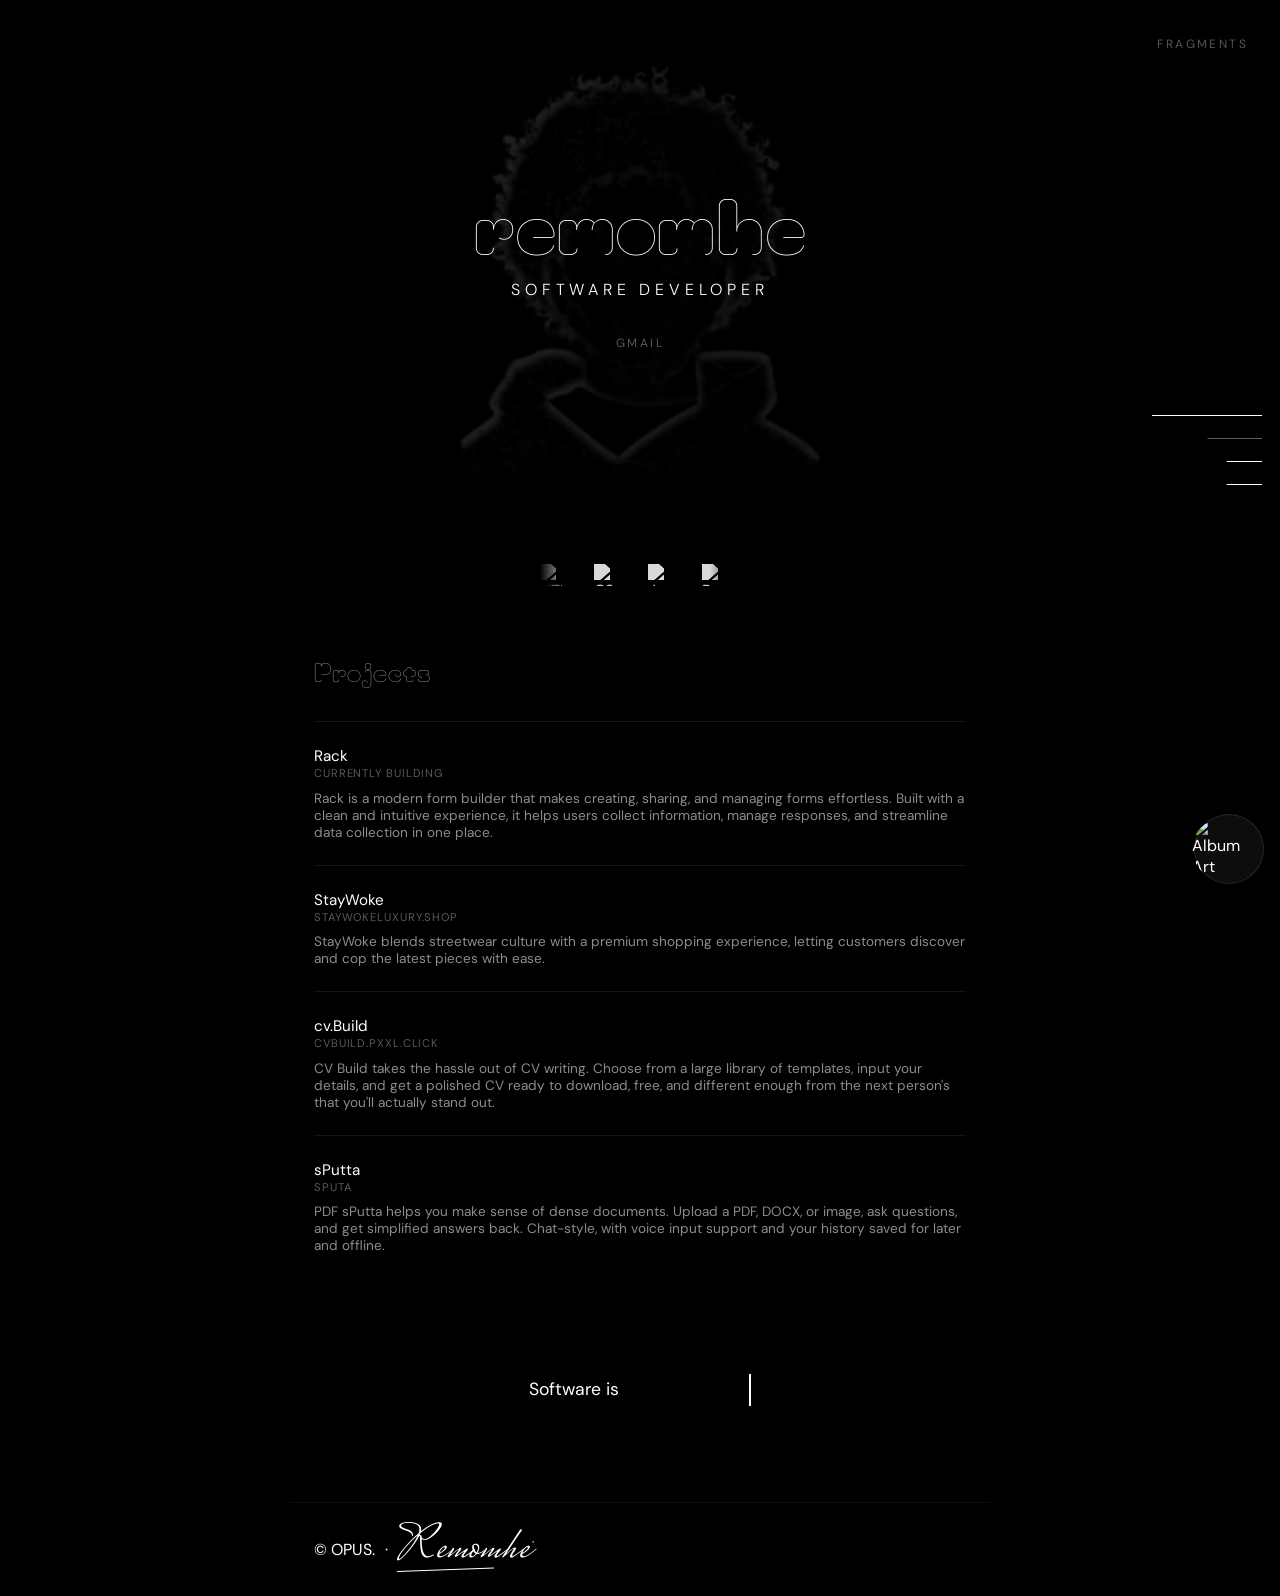
==== commit 27e692c4: "footer date" ====
--- a/index.html
+++ b/index.html
@@ -144,7 +144,7 @@
 
 <footer id="footer">
   <div class="footer-left">
-    <span class="footer-copy">© 0x7EA.</span>
+    <span class="footer-copy">© OPUS.</span>
     <span class="footer-dot">·</span>
     <div class="signature">
       Remomhe<span class="sig-dot">.</span>
--- a/style.css
+++ b/style.css
@@ -18,7 +18,18 @@
     transition: opacity 0.7s ease;
     z-index: 1;
     overflow: hidden;
-    height: 100vh;
+    height: 60vh;
+    min-height: 380px;
+    padding: 2rem 1.5rem;
+    box-sizing: border-box;
+  }
+
+  @media (max-width: 640px) {
+    #hero {
+      height: 50vh;
+      min-height: 320px;
+      padding: 1.5rem 1rem;
+    }
   }
   #hero.visible { opacity: 1; }
 
@@ -26,7 +37,7 @@
     position: absolute;
     inset: 0;
     background-image: url('[data-uri]');
-    background-size: 45%;
+    background-size: 28%;
     background-position: center center;
     background-repeat: no-repeat;
     opacity: 0.15;
@@ -275,13 +286,17 @@
   margin: 0 auto;
   display: flex;
   flex-direction: column;
-  gap: 2.5rem;
+  gap: 1.25rem;
   padding: 0 1.5rem;
   box-sizing: border-box;
 }
 
+@media (max-width: 640px) {
+  .page-body { gap: 1rem; padding: 0 1rem; }
+}
+
 #tech-stack {
-  padding: 4rem 0;
+  padding: 1.5rem 0;
   display: flex;
   justify-content: center;
   position: relative;
@@ -343,7 +358,7 @@
   }
 
 #projects {
-  padding: 4rem 0;
+  padding: 1.5rem 0;
   max-width: none;
   margin: 0;
 }
@@ -400,10 +415,10 @@
 }
 
 #testimonials {
-  padding: 6rem 0;
+  padding: 2rem 0;
   max-width: none;
   margin: 0;
-  min-height: 300px;
+  min-height: 180px;
   display: flex;
   align-items: center;
   justify-content: center;
@@ -448,7 +463,7 @@
   width: 100%;
   max-width: 700px;
   margin: 0 auto;
-  padding: 2.5rem 1.5rem;
+  padding: 1.5rem 1.5rem;
   display: flex;
   align-items: center;
   justify-content: space-between;
@@ -476,7 +491,7 @@
 }
 #row1, #row2 {
   font-weight: 400;
-  font-size: clamp(3rem, 9vw, 7.5rem);
+  font-size: clamp(2rem, 6vw, 4.5rem);
   color: #fff;
   line-height: 1;
   font-family: "Moirai One", system-ui;
@@ -751,13 +766,20 @@
   width: 100%;
   max-width: 700px;
   margin: 0 auto;
-  min-height: 100vh;
+  min-height: 60vh;
   display: flex;
   flex-direction: column;
   justify-content: center;
-  gap: 2.5rem;
-  padding: 4rem 1.5rem;
+  gap: 1rem;
+  padding: 2.5rem 1.5rem;
   box-sizing: border-box;
+}
+
+@media (max-width: 640px) {
+  .frag-page {
+    gap: 0.75rem;
+    padding: 1.75rem 1rem;
+  }
 }
 
 .frag-hero {
@@ -780,9 +802,9 @@
   max-width: 700px;
   width: 100%;
   font-family: 'DM Sans', sans-serif;
-  font-size: clamp(1rem, 2vw, 1.4rem);
+  font-size: clamp(0.85rem, 1.1vw, 1rem);
   line-height: 1.7;
-  font-weight: 300;
+  font-weight: 400;
   color: #fff;
   text-align: left;
   margin: 0 0 1rem 0;
@@ -1457,6 +1479,61 @@
   }
 }
 
+.textstream {
+  height: var(--ts-height, 160px);
+  display: flex;
+  align-items: center;
+  justify-content: flex-start;
+  gap: 0.4em;
+  font-family: "Moirai One", system-ui;
+  font-size: var(--ts-font-size, 2rem);
+  font-weight: 400;
+  color: #fff;
+  line-height: 1;
+}
+
+.textstream-prefix {
+  opacity: 0.55;
+  white-space: nowrap;
+  line-height: 1.3;
+}
+
+.textstream-words {
+  position: relative;
+  display: inline-block;
+  height: 1.3em;
+  overflow: hidden;
+  white-space: nowrap;
+  line-height: 1.3;
+}
+
+.textstream-word {
+  position: absolute;
+  left: 0;
+  top: 0;
+  opacity: 0;
+  line-height: 1.3;
+  transform: translateY(60%);
+  transition: transform 0.5s cubic-bezier(0.22, 1, 0.36, 1), opacity 0.4s ease;
+}
+
+.textstream-word.is-active {
+  opacity: 1;
+  transform: translateY(0);
+}
+
+.textstream-word.is-exiting {
+  opacity: 0;
+  transform: translateY(-60%);
+}
+
+@media (max-width: 600px) {
+  .textstream {
+    height: 100px;
+    font-size: clamp(1.4rem, 6vw, 1.9rem);
+  }
+}
+
 
 .lyrics-panel[data-view="player"] {
   padding: 0;
@@ -1711,4 +1788,11 @@
 @keyframes playerLyricsHint {
   0%, 100% { transform: translateY(0); opacity: 0.5; }
   50% { transform: translateY(-3px); opacity: 1; }
+}
+
+#artGallery {
+  width: 100%;
+  height: 480px;
+  position: relative;
+  overflow: hidden;
 }
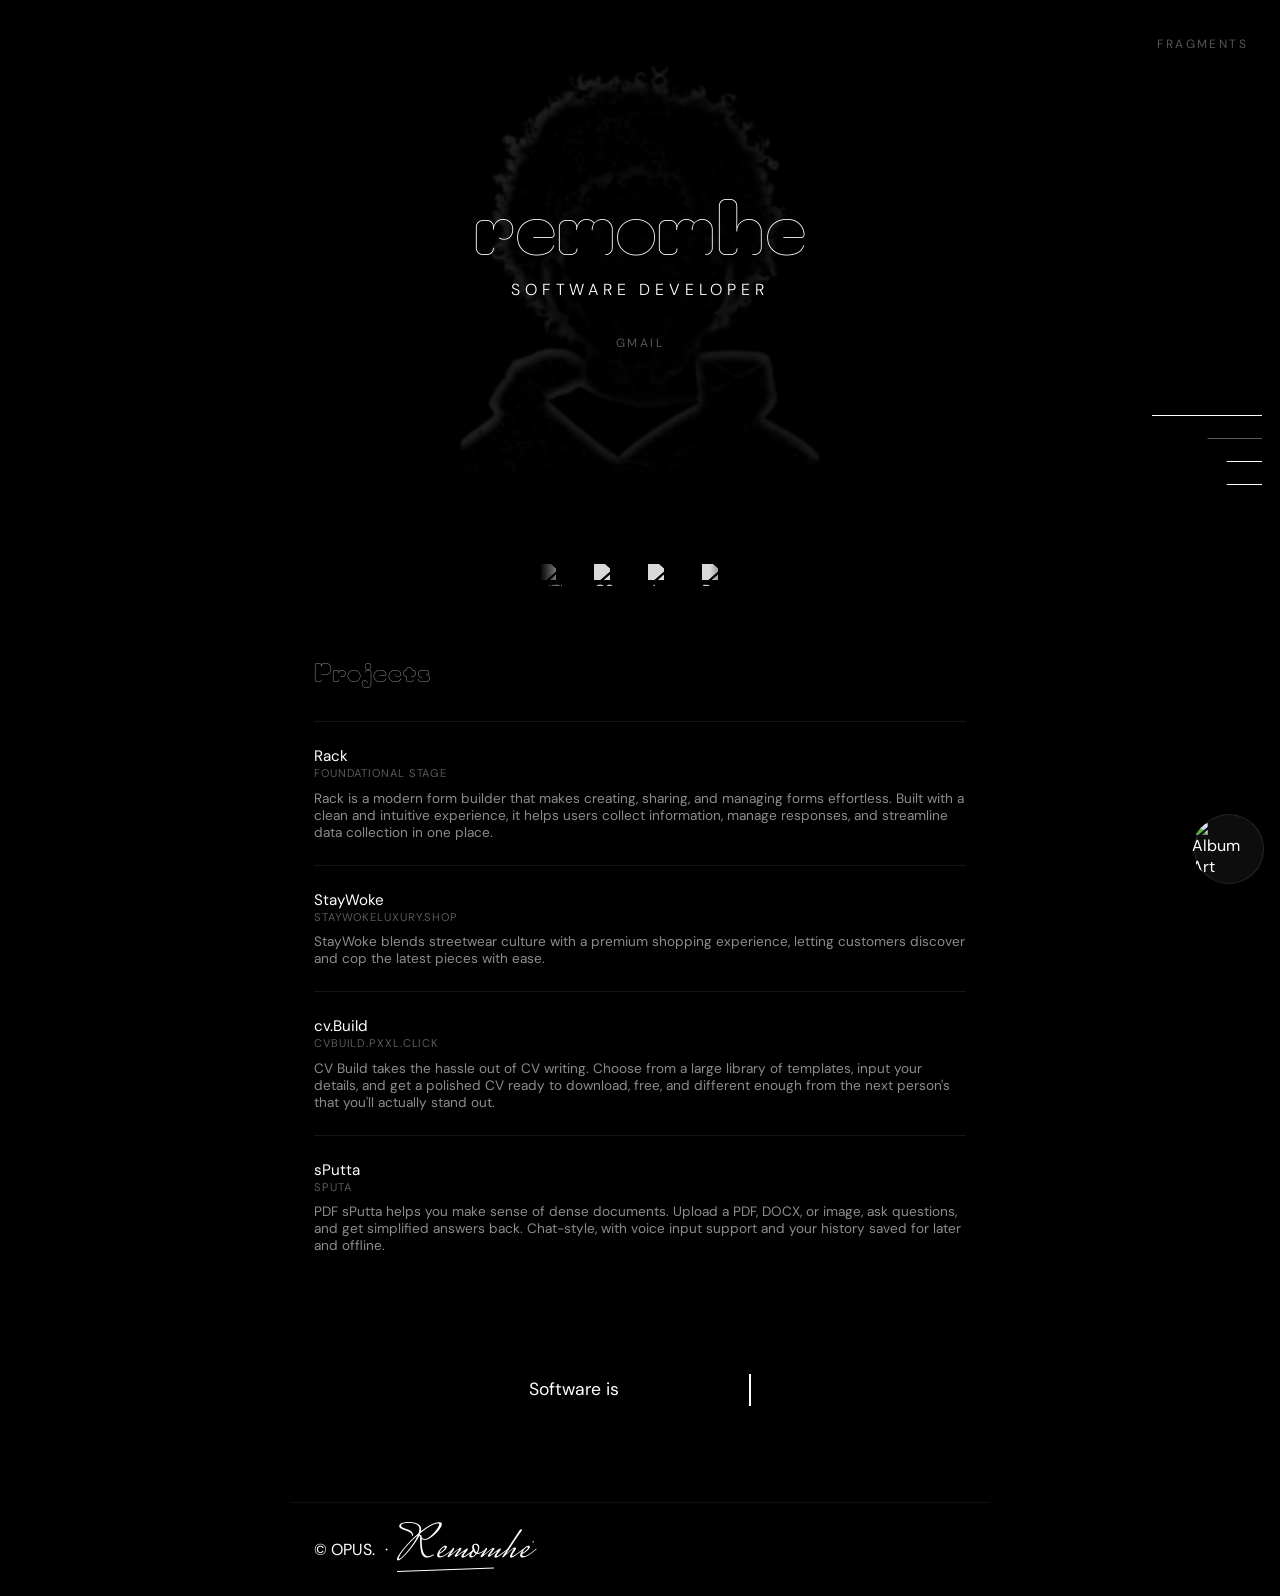
==== commit c67a6340: "project desc" ====
--- a/index.html
+++ b/index.html
@@ -103,7 +103,7 @@
     <a class="project-item" href="https://semmie-max.github.io/android/" target="_blank">
       <div>
         <p class="project-name">Rack</p>
-        <p class="project-url">Currently Building</p>
+        <p class="project-url">Foundational stage</p>
       </div>
       <p class="project-desc">Rack is a modern form builder that makes creating, sharing, and managing forms effortless. Built with a clean and intuitive experience, it helps users collect information, manage responses, and streamline data collection in one place.</p>
     </a>
--- a/style.css
+++ b/style.css
@@ -1795,4 +1795,62 @@
   height: 480px;
   position: relative;
   overflow: hidden;
+}
+.art-gallery-loader {
+  position: absolute;
+  inset: 0;
+  display: flex;
+  align-items: center;
+  justify-content: center;
+  gap: 6px;
+}
+.art-gallery-loader span {
+  width: 8px;
+  height: 8px;
+  border-radius: 50%;
+  background: rgba(255,255,255,0.6);
+  animation: artGalleryPulse 1s ease-in-out infinite;
+}
+.art-gallery-loader span:nth-child(2) { animation-delay: 0.15s; }
+.art-gallery-loader span:nth-child(3) { animation-delay: 0.3s; }
+@keyframes artGalleryPulse {
+  0%, 100% { opacity: 0.2; transform: scale(0.8); }
+  50% { opacity: 1; transform: scale(1.1); }
+}
+
+.art-gallery-surface {
+  position: relative;
+}
+
+.art-gallery-canvas-host {
+  cursor: grab;
+}
+
+.art-gallery-canvas-host:active {
+  cursor: grabbing;
+}
+
+.art-gallery-hint {
+  position: absolute;
+  bottom: 16px;
+  left: 50%;
+  transform: translateX(-50%);
+  font-family: 'DM Sans', sans-serif;
+  font-size: 0.7rem;
+  letter-spacing: 0.08em;
+  text-transform: uppercase;
+  color: rgba(255, 255, 255, 0.45);
+  pointer-events: none;
+  z-index: 2;
+  opacity: 0;
+  animation: artGalleryHintFade 0.6s ease-out 0.4s forwards, artGalleryHintPulse 2.5s ease-in-out 1.2s infinite;
+}
+
+@keyframes artGalleryHintFade {
+  to { opacity: 1; }
+}
+
+@keyframes artGalleryHintPulse {
+  0%, 100% { opacity: 0.45; }
+  50% { opacity: 0.9; }
 }
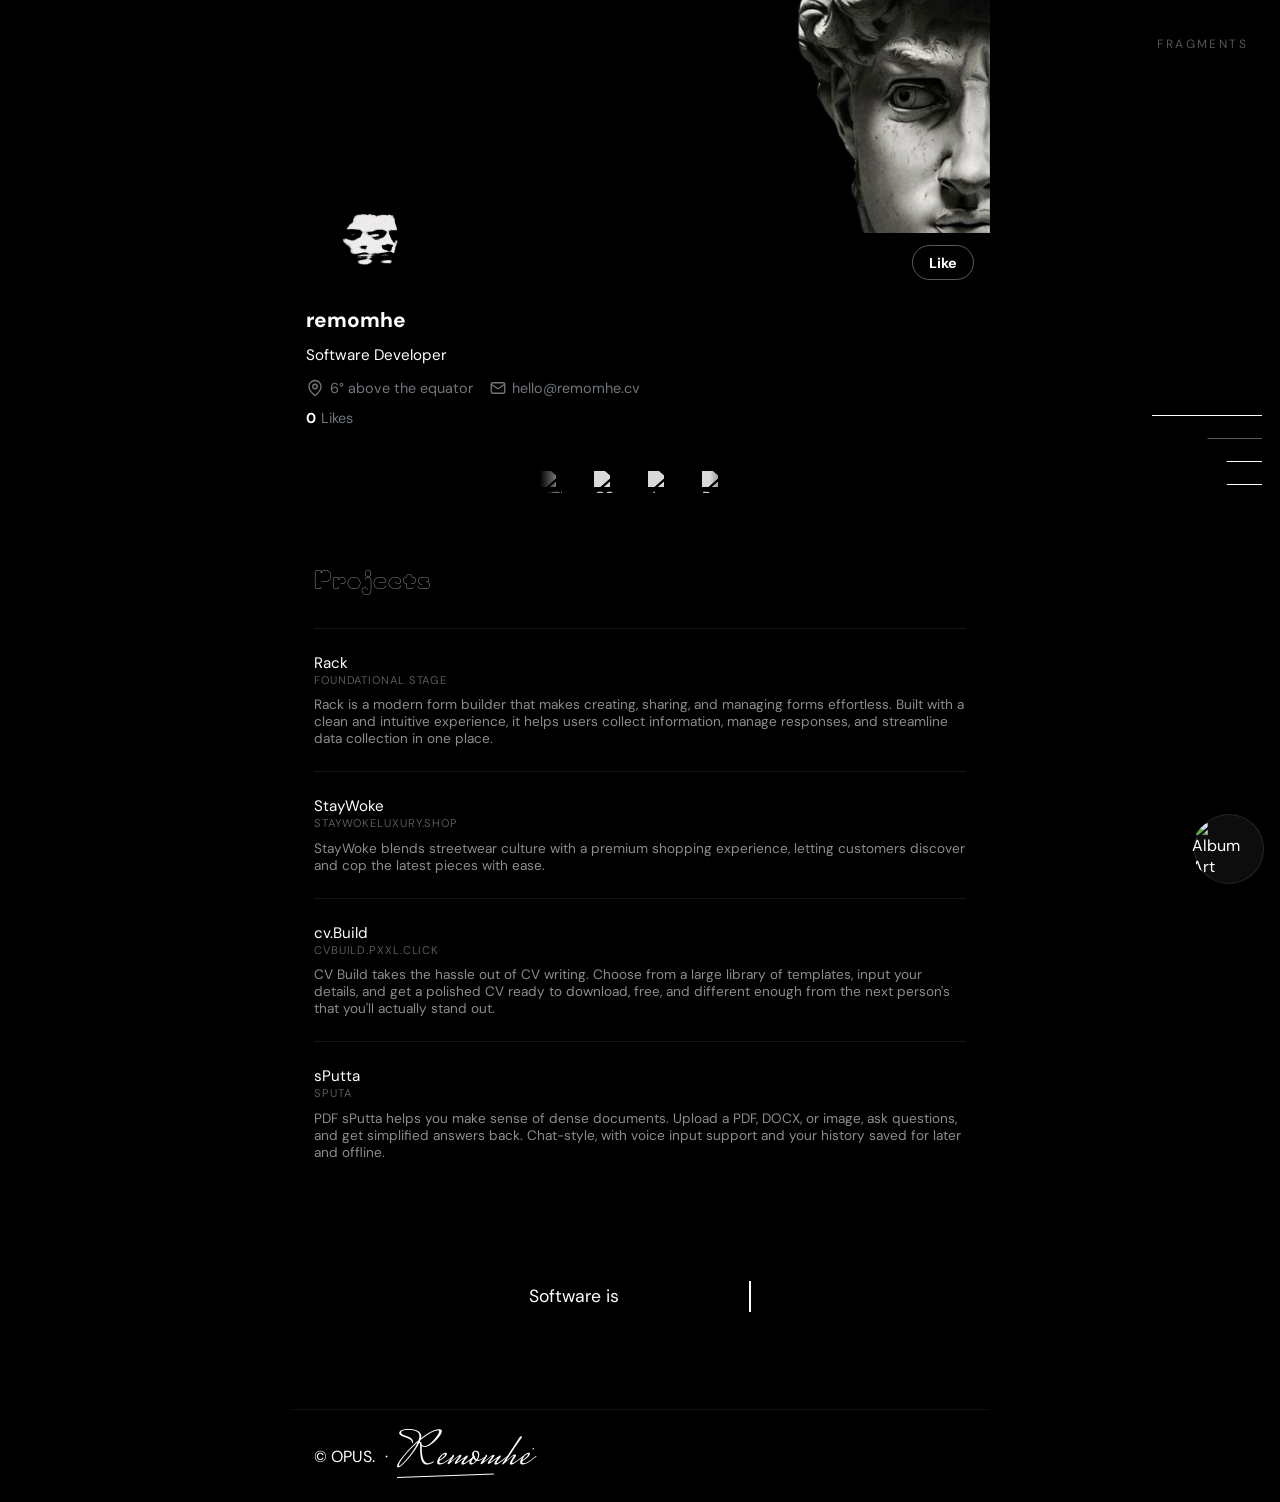
==== commit fc03f860: "hero ui" ====
--- a/index.html
+++ b/index.html
@@ -48,14 +48,31 @@
 </nav>
     <script src="common.js"></script>
 <div id="hero" data-proxy-section data-proxy-label="Home" data-proxy-kind="title">
-  <div class="hero-bg"></div>
-  <div class="hero-content">
-    <div class="name-row" id="row1"></div>
-    <div class="name-gap"></div>
-    <div class="name-row" id="row2"></div>
-    <div class="role">Software Developer</div>
-    <div class="socials">
-      <a href="mailto:hello@remomhe.cv" target="_blank">Gmail</a>
+  <div class="profile-banner">
+    <img src="/images/banner.jpg" alt="">
+  </div>
+  <div class="profile-top">
+    <div class="profile-avatar">
+      <img src="/images/profile.jpg" alt="">
+    </div>
+    <button class="profile-btn" id="likeBtn" type="button">Like</button>
+  </div>
+  <div class="profile-info">
+    <div class="profile-name" id="row2"></div>
+    <div class="profile-bio">Software Developer</div>
+    <div class="profile-meta">
+      <span class="profile-meta-item">
+        <svg viewBox="0 0 24 24" width="18" height="18" fill="none" stroke="currentColor" stroke-width="1.8" stroke-linecap="round" stroke-linejoin="round"><path d="M20 10c0 6-8 12-8 12s-8-6-8-12a8 8 0 0 1 16 0z"></path><circle cx="12" cy="10" r="3"></circle></svg>
+        <span>6° above the equator</span>
+      </span>
+      <a class="profile-meta-item" href="mailto:aremomheremy@gmail.com" target="_blank">
+        <svg viewBox="0 0 24 24" width="18" height="18" fill="none" stroke="currentColor" stroke-width="1.8" stroke-linecap="round" stroke-linejoin="round"><rect x="3" y="5" width="18" height="14" rx="2"></rect><polyline points="3 7 12 13 21 7"></polyline></svg>
+        <span>hello@remomhe.cv</span>
+      </a>
+    </div>
+    <div class="profile-stats">
+      <span class="profile-stat-num" id="likeCount">0</span>
+      <span class="profile-stat-label">Likes</span>
     </div>
   </div>
   <div class="now-playing" id="nowPlaying">
--- a/style.css
+++ b/style.css
@@ -12,24 +12,17 @@
     inset: 0;
     display: flex;
     flex-direction: column;
-    align-items: center;
-    justify-content: center;
+    align-items: stretch;
+    justify-content: flex-start;
     opacity: 1;
     transition: opacity 0.7s ease;
     z-index: 1;
     overflow: hidden;
-    height: 60vh;
-    min-height: 380px;
-    padding: 2rem 1.5rem;
+    width: 100%;
+    max-width: 700px;
+    margin: 0 auto;
+    padding: 0;
     box-sizing: border-box;
-  }
-
-  @media (max-width: 640px) {
-    #hero {
-      height: 50vh;
-      min-height: 320px;
-      padding: 1.5rem 1rem;
-    }
   }
   #hero.visible { opacity: 1; }
 
@@ -489,12 +482,12 @@
 .footer-contact:hover {
   color: rgba(255,255,255,0.6);
 }
-#row1, #row2 {
-  font-weight: 400;
-  font-size: clamp(2rem, 6vw, 4.5rem);
-  color: #fff;
-  line-height: 1;
-  font-family: "Moirai One", system-ui;
+#row2 {
+  font-family: 'DM Sans', sans-serif;
+  font-weight: 800;
+  font-size: 1.3rem;
+  color: #fff;
+  line-height: 1.2;
 }
 
 .signature {
@@ -1853,4 +1846,136 @@
 @keyframes artGalleryHintPulse {
   0%, 100% { opacity: 0.45; }
   50% { opacity: 0.9; }
+}
+
+
+.profile-banner {
+  width: 100%;
+  aspect-ratio: 3 / 1;
+  background: #16181c;
+  overflow: hidden;
+}
+
+.profile-banner img {
+  width: 100%;
+  height: 100%;
+  object-fit: cover;
+  display: block;
+}
+
+.profile-top {
+  display: flex;
+  justify-content: space-between;
+  align-items: flex-start;
+  padding: 0 1rem;
+}
+
+.profile-avatar {
+  width: 126px;
+  height: 126px;
+  margin-top: -63px;
+  border-radius: 50%;
+  border: 4px solid #000;
+  background: #16181c;
+  overflow: hidden;
+  flex-shrink: 0;
+}
+
+.profile-avatar img {
+  width: 100%;
+  height: 100%;
+  object-fit: cover;
+  display: block;
+}
+
+.profile-btn {
+  margin-top: 0.75rem;
+  padding: 0.45rem 1rem;
+  border: 1px solid rgba(255, 255, 255, 0.35);
+  border-radius: 999px;
+  background: transparent;
+  cursor: pointer;
+  font-family: 'DM Sans', sans-serif;
+  font-size: 0.9rem;
+  font-weight: 700;
+  color: #fff;
+  text-decoration: none;
+  transition: background 0.2s ease, color 0.2s ease;
+}
+
+.profile-btn.liked {
+  background: #fff;
+  color: #000;
+  cursor: default;
+}
+
+.profile-btn:hover {
+  background: rgba(255, 255, 255, 0.1);
+}
+
+.profile-info {
+  padding: 0.75rem 1rem 1.25rem;
+  font-family: 'DM Sans', sans-serif;
+}
+
+.profile-handle {
+  font-size: 0.9rem;
+  color: #71767b;
+  margin-top: 0.1rem;
+}
+
+.profile-bio {
+  font-size: 0.95rem;
+  color: #fff;
+  margin-top: 0.75rem;
+  line-height: 1.4;
+}
+
+.profile-meta {
+  margin-top: 0.75rem;
+  display: flex;
+  flex-wrap: wrap;
+  align-items: center;
+  gap: 0.4rem 1rem;
+  font-size: 0.9rem;
+}
+
+.profile-meta-item {
+  display: inline-flex;
+  align-items: center;
+  gap: 0.35rem;
+  color: #71767b;
+  text-decoration: none;
+}
+
+.profile-meta-item svg {
+  flex-shrink: 0;
+}
+
+a.profile-meta-item:hover {
+  text-decoration: underline;
+}
+
+.profile-stats {
+  margin-top: 0.75rem;
+  font-size: 0.9rem;
+  display: flex;
+  gap: 0.3rem;
+}
+
+.profile-stat-num {
+  color: #fff;
+  font-weight: 700;
+}
+
+.profile-stat-label {
+  color: #71767b;
+}
+
+@media (max-width: 640px) {
+  .profile-avatar {
+    width: 88px;
+    height: 88px;
+    margin-top: -44px;
+  }
 }
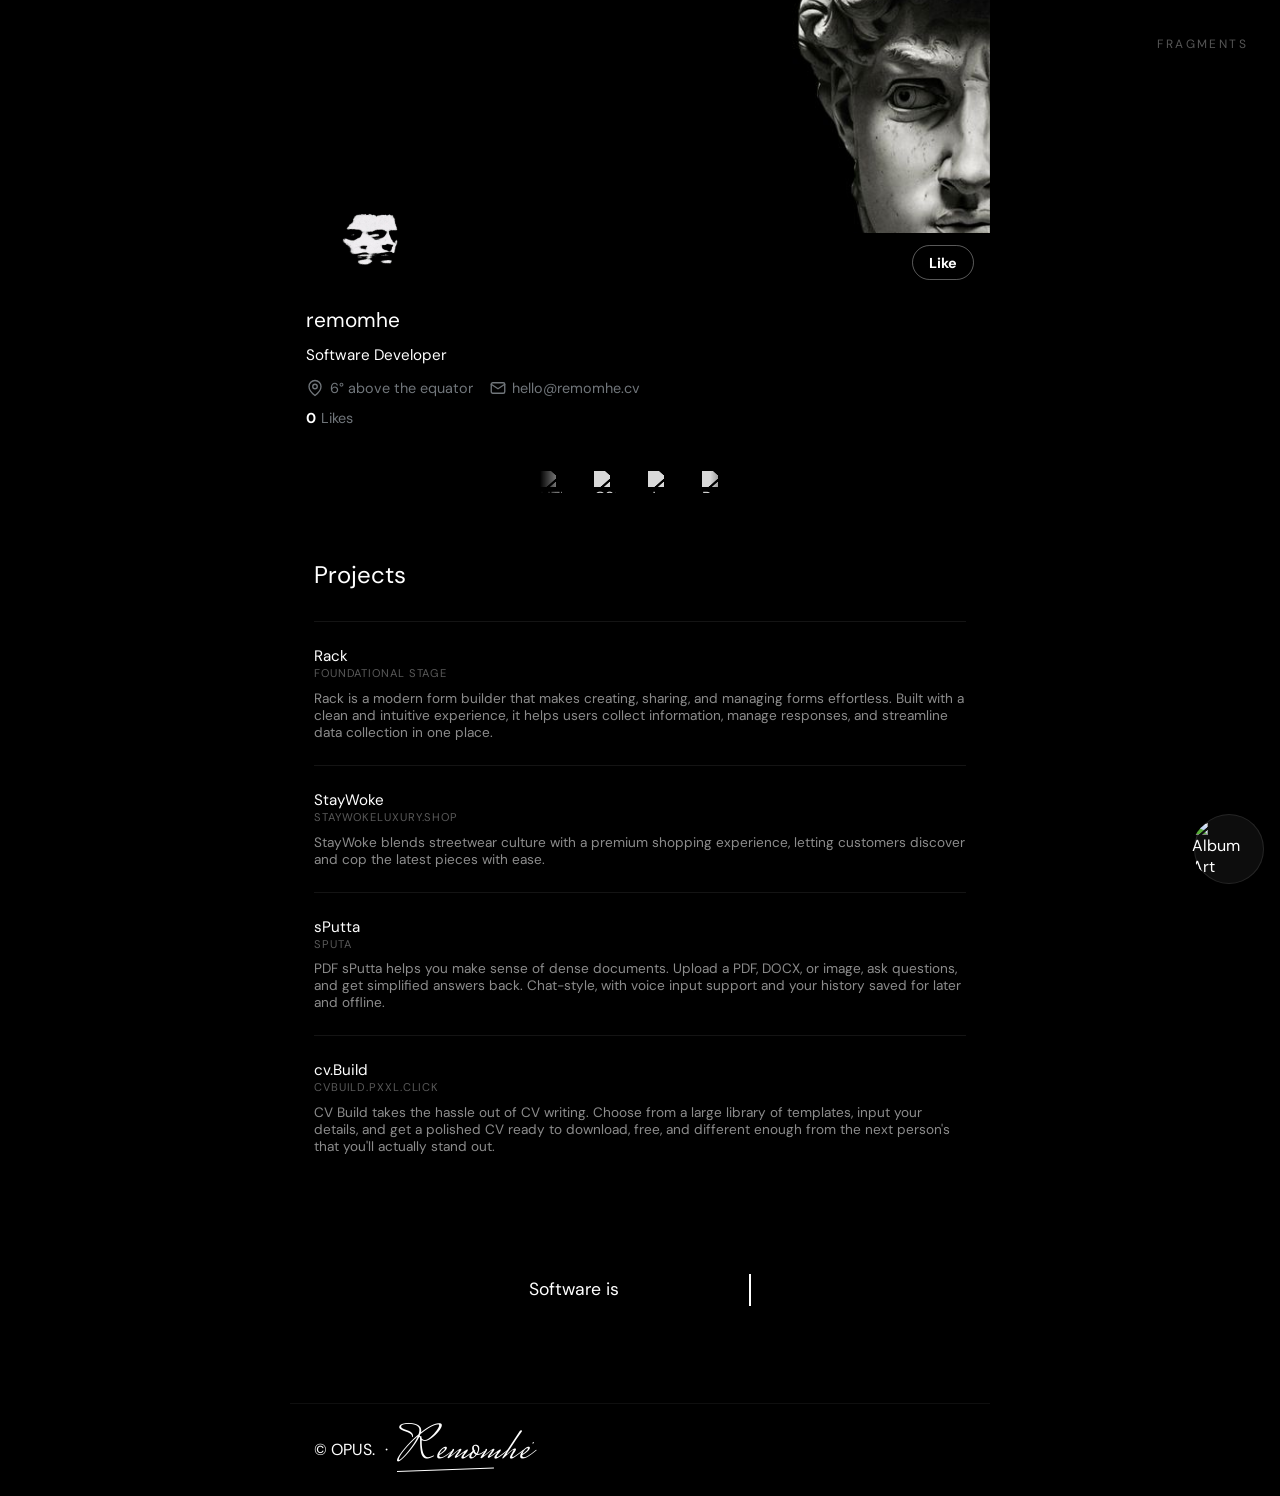
==== commit d180c23e: "style" ====
--- a/index.html
+++ b/index.html
@@ -5,7 +5,8 @@
 <meta name="viewport" content="width=device-width, initial-scale=1.0">
 <title>Remomhe | Software Developer</title>
 <link rel="stylesheet" href="style.css">
-<link href="https://fonts.googleapis.com/css2?family=Nunito:wght@900&family=DM+Sans:wght@300;400&display=swap" rel="stylesheet">
+<link href="https://fonts.googleapis.com/css2?family=Encode+Sans+Expanded:wght@500&display=swap" rel="stylesheet">
+<link href="https://fonts.googleapis.com/css2?family=Nunito:wght@900&family=DM+Sans:wght@300;400;800&display=swap" rel="stylesheet">
 <link href="https://fonts.bunny.net/css?family=ewert:400" rel="stylesheet">
 <link rel="preconnect" href="https://fonts.googleapis.com">
 <link rel="preconnect" href="https://fonts.gstatic.com" crossorigin>
@@ -131,19 +132,19 @@
       </div>
       <p class="project-desc">StayWoke blends streetwear culture with a premium shopping experience, letting customers discover and cop the latest pieces with ease.</p>
     </a>
+    <a class="project-item" href="https://semmie-max.github.io/sPuta/" target="_blank">
+      <div>
+        <p class="project-name">sPutta</p>
+        <p class="project-url">sputa</p>
+      </div>
+      <p class="project-desc">PDF sPutta helps you make sense of dense documents. Upload a PDF, DOCX, or image, ask questions, and get simplified answers back. Chat-style, with voice input support and your history saved for later and offline.</p>
+    </a>
     <a class="project-item" href="https://cvbuild.pxxl.click/" target="_blank">
       <div>
         <p class="project-name">cv.Build</p>
         <p class="project-url">cvbuild.pxxl.click</p>
       </div>
       <p class="project-desc">CV Build takes the hassle out of CV writing. Choose from a large library of templates, input your details, and get a polished CV ready to download, free, and different enough from the next person's that you'll actually stand out.</p>
-    </a>
-    <a class="project-item" href="https://semmie-max.github.io/sPuta/" target="_blank">
-      <div>
-        <p class="project-name">sPutta</p>
-        <p class="project-url">sputa</p>
-      </div>
-      <p class="project-desc">PDF sPutta helps you make sense of dense documents. Upload a PDF, DOCX, or image, ask questions, and get simplified answers back. Chat-style, with voice input support and your history saved for later and offline.</p>
     </a>
   </div>
 </section>
--- a/style.css
+++ b/style.css
@@ -357,12 +357,12 @@
 }
 
 .section-title {
-  font-family: "Moirai One", system-ui;
+  font-family: 'DM Sans', sans-serif;
+  font-weight: 400;
   font-size: 1.5rem;
-  font-weight: 400;
   color: #fff;
   margin-bottom: 2rem;
-  letter-spacing: 0.05em;
+  line-height: 1.2;
 }
 
 .project-list {
@@ -484,7 +484,7 @@
 }
 #row2 {
   font-family: 'DM Sans', sans-serif;
-  font-weight: 800;
+  font-weight: 400;
   font-size: 1.3rem;
   color: #fff;
   line-height: 1.2;
--- a/common.css
+++ b/common.css
@@ -47,87 +47,13 @@
 }
 
 
-#proximitySidebar {
+#scrollProgress {
   position: fixed;
   top: 0;
-  right: max(18px, env(safe-area-inset-right, 0px));
-  height: 100dvh;
-  display: flex;
-  align-items: center;
+  left: 0;
+  width: 2px;
+  height: 0%;
+  background: #fff;
   z-index: 999999;
   pointer-events: none;
-}
-
-#proximitySidebar.prox-empty {
-  display: none;
-}
-
-#proximitySidebar .prox-dash-list {
-  display: flex;
-  flex-direction: column;
-  align-items: flex-end;
-  gap: clamp(6px, 1vh, 10px);
-  pointer-events: auto;
-}
-
-.prox-dash-btn {
-  display: flex;
-  align-items: center;
-  justify-content: flex-end;
-  height: 14px;
-  width: clamp(46px, 9vw, 110px);
-  border: 0;
-  background: transparent;
-  padding: 0;
-  cursor: pointer;
-  outline: none;
-  -webkit-tap-highlight-color: transparent;
-}
-
-.prox-dash-bar {
-  display: block;
-  height: 1px;
-  width: 100%;
-  transform-origin: right center;
-  transform: scaleX(var(--prox-scale, 0.27));
-  transition: transform 0.28s cubic-bezier(0.22, 1, 0.36, 1), background 0.15s ease;
-  background: rgba(255, 255, 255, 0.35);
-}
-
-.prox-dash-btn[data-kind="title"] .prox-dash-bar,
-.prox-dash-btn[data-kind="subtitle"] .prox-dash-bar {
-  background: #fff;
-}
-
-.prox-dash-btn[aria-current="location"] .prox-dash-bar {
-  background: #fff;
-}
-
-@media (max-width: 768px) {
-  #proximitySidebar {
-    right: max(8px, env(safe-area-inset-right, 0px));
-  }
-
-  .prox-dash-list {
-    gap: 10px;
-  }
-
-  .prox-dash-btn {
-    width: 26px;
-    height: 18px;
-  }
-
-  .prox-dash-bar {
-    height: 3px;
-    border-radius: 3px;
-    transform: none;
-    width: calc(6px + (14px * var(--prox-scale, 0.27)));
-    transition: width 0.28s cubic-bezier(0.22, 1, 0.36, 1), background 0.15s ease;
-  }
-}
-
-@media (prefers-reduced-motion: reduce) {
-  .prox-dash-bar {
-    transition: none;
-  }
 }
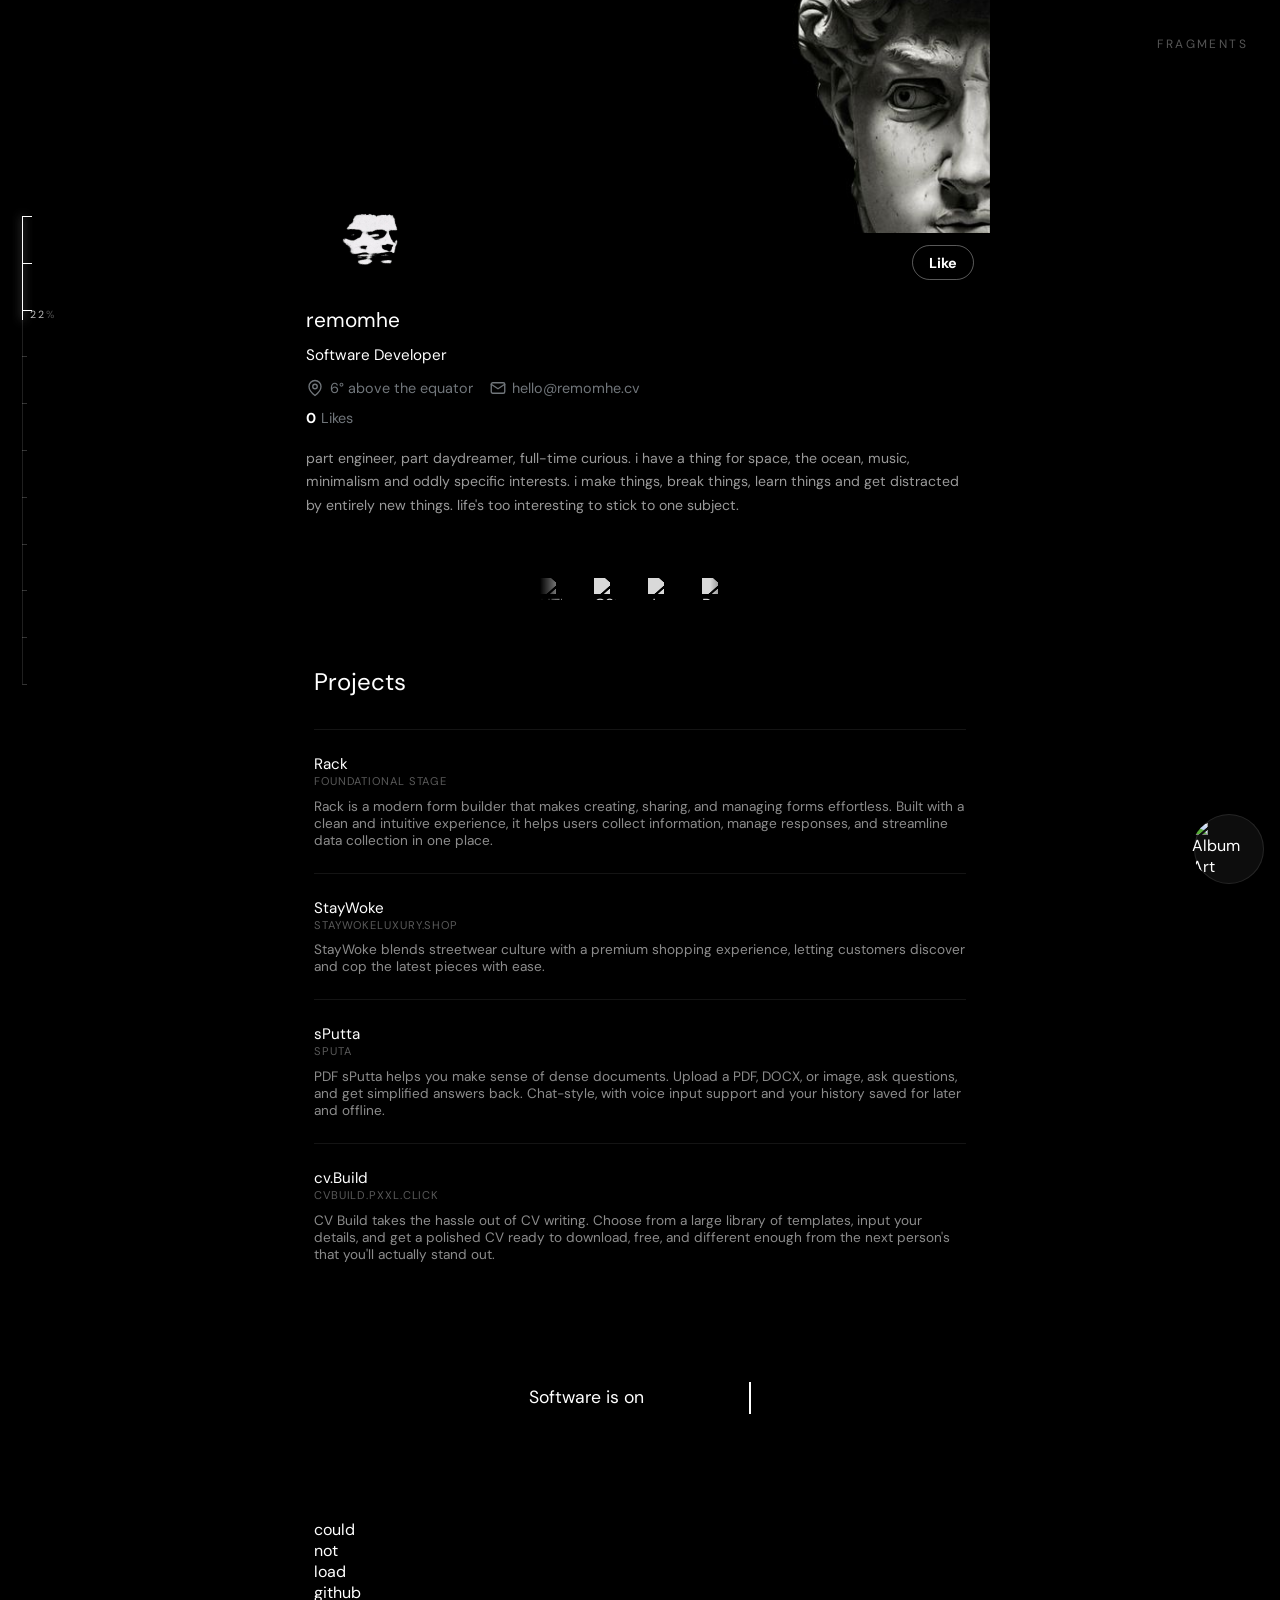
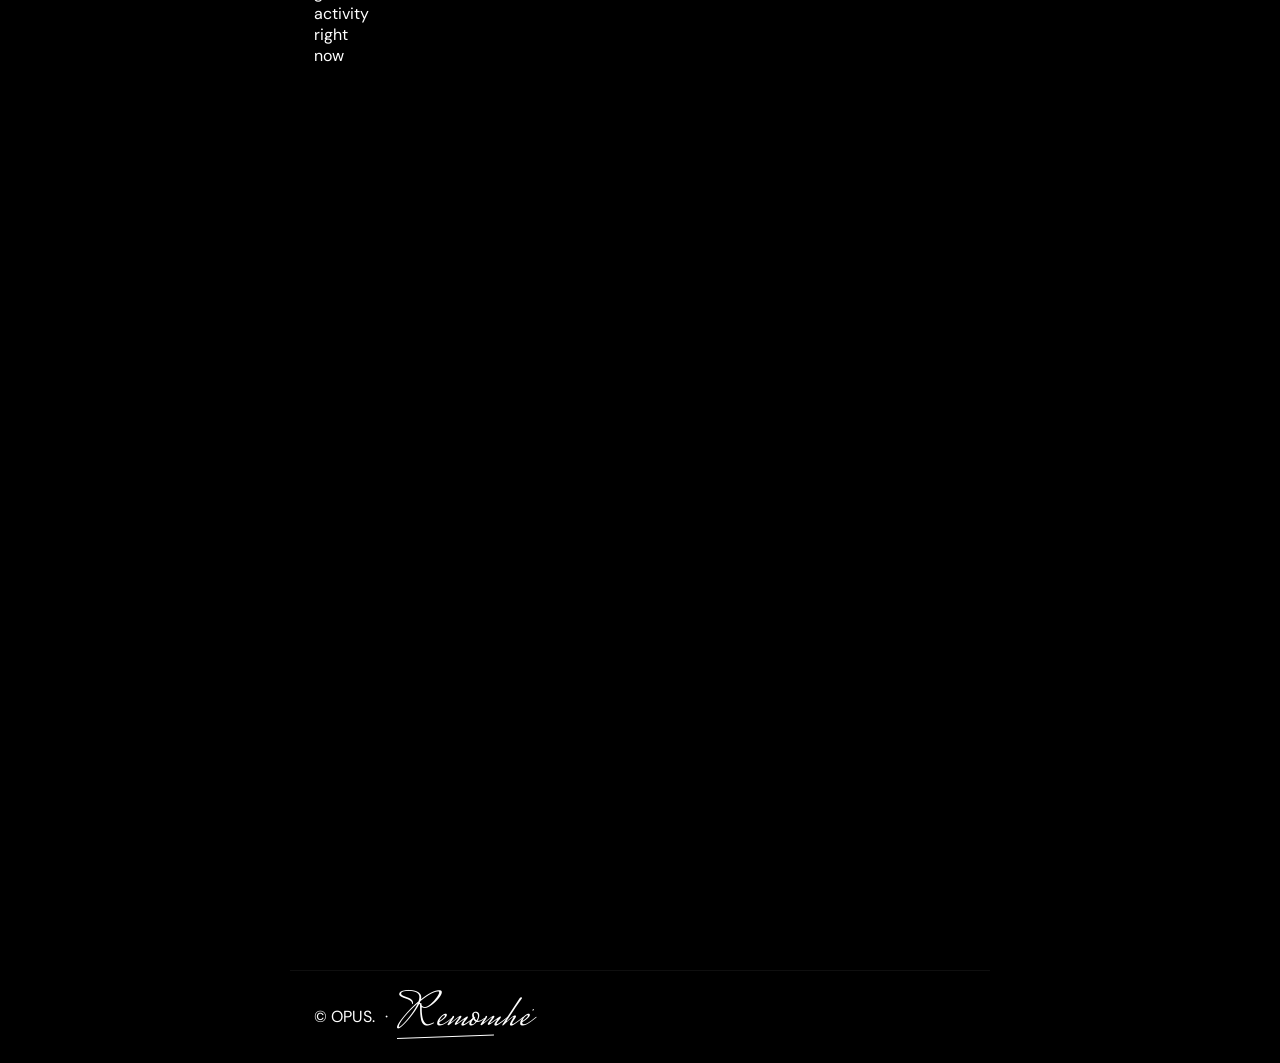
==== commit e90702a7: "about me" ====
--- a/index.html
+++ b/index.html
@@ -91,6 +91,7 @@
 </div>
 </div>
 <div class="page-body">
+<p class="frag-line about-text">part engineer, part daydreamer, full-time curious. i have a thing for space, the ocean, music, minimalism and oddly specific interests. i make things, break things, learn things and get distracted by entirely new things. life's too interesting to stick to one subject.</p>
 <section id="tech-stack" data-proxy-section data-proxy-label="Tech" data-proxy-kind="section">
   <div class="tech-mask">
     <div class="tech-grid">
@@ -160,6 +161,16 @@
 
 <div id="scrollIndicator"></div>
 
+<div class="page-body">
+  <div class="github-activity-wrap">
+    <div class="github-activity-header">
+      <span class="github-activity-title"></span>
+      <span class="github-activity-count" id="ghActivityCount"></span>
+    </div>
+    <div class="github-activity-grid" id="ghActivityGrid"></div>
+  </div>
+</div>
+
 <footer id="footer">
   <div class="footer-left">
     <span class="footer-copy">© OPUS.</span>
--- a/style.css
+++ b/style.css
@@ -1453,10 +1453,10 @@
   border-radius: 2px;
 }
 .gh-level-0 { background: #1b1b1b; }
-.gh-level-1 { background: #0e4429; }
-.gh-level-2 { background: #006d32; }
-.gh-level-3 { background: #26a641; }
-.gh-level-4 { background: #39d353; }
+.gh-level-1 { background: #4a4a4a; }
+.gh-level-2 { background: #8a8a8a; }
+.gh-level-3 { background: #c4c4c4; }
+.gh-level-4 { background: #ffffff; }
 
 @media (max-width: 640px) {
   .github-activity-wrap {
@@ -1978,4 +1978,17 @@
     height: 88px;
     margin-top: -44px;
   }
+}
+
+.about-text {
+  color: #9a9a9a;
+  margin-left: -0.5rem;
+  width: calc(100% + 0.5rem);
+}
+
+@media (max-width: 640px) {
+  .about-text {
+    margin-left: -0.5rem;
+    width: calc(100% + 0.5rem);
+  }
 }
--- a/common.css
+++ b/common.css
@@ -49,11 +49,136 @@
 
 #scrollProgress {
   position: fixed;
+  left: 22px;
+  top: 50%;
+  transform: translateY(-50%);
+  height: 52vh;
+  width: 14px;
+  z-index: 999999;
+  pointer-events: none;
+  font-family: 'DM Sans', sans-serif;
+}
+
+.sp-track {
+  position: relative;
+  height: 100%;
+  width: 1px;
+  background: rgba(255, 255, 255, 0.12);
+}
+
+.sp-ticks {
+  position: absolute;
+  inset: 0;
+}
+
+.sp-tick {
+  position: absolute;
+  left: 0;
+  width: 5px;
+  height: 1px;
+  background: rgba(255, 255, 255, 0.2);
+  transition: width 0.3s ease, background 0.3s ease;
+}
+
+.sp-tick.passed {
+  width: 10px;
+  background: #fff;
+}
+
+.sp-fill {
+  position: absolute;
   top: 0;
   left: 0;
-  width: 2px;
+  width: 1px;
   height: 0%;
   background: #fff;
-  z-index: 999999;
-  pointer-events: none;
+  box-shadow: 0 0 8px rgba(255, 255, 255, 0.8);
+}
+
+.sp-head {
+  position: absolute;
+  left: 0;
+  top: 0;
+  display: flex;
+  align-items: flex-start;
+  gap: 8px;
+  transform: translateY(-100%);
+}
+
+.sp-pin {
+  display: block;
+  flex-shrink: 0;
+  width: 18px;
+  height: 24px;
+  margin-left: -8.5px;
+  fill: #fff;
+  filter: drop-shadow(0 0 6px rgba(255, 255, 255, 0.7));
+  animation: spBob 2.2s ease-in-out infinite;
+}
+
+.sp-ripple {
+  position: absolute;
+  left: 0;
+  bottom: -3px;
+  width: 18px;
+  height: 6px;
+  margin-left: -9px;
+  border-radius: 50%;
+  border: 1px solid rgba(255, 255, 255, 0.6);
+  animation: spRipple 2.2s ease-out infinite;
+}
+
+.sp-label {
+  margin-top: 3px;
+  font-size: 0.65rem;
+  line-height: 1;
+  letter-spacing: 0.15em;
+  color: rgba(255, 255, 255, 0.75);
+  font-variant-numeric: tabular-nums;
+}
+
+.sp-label::after {
+  content: '%';
+  opacity: 0.4;
+  margin-left: 1px;
+}
+
+@keyframes spBob {
+  0%, 100% { transform: translateY(0); }
+  50%      { transform: translateY(-3px); }
+}
+
+@keyframes spRipple {
+  0%   { transform: scale(0.3); opacity: 0.9; }
+  100% { transform: scale(1.6); opacity: 0; }
+}
+
+@media (max-width: 640px) {
+  #scrollProgress {
+    left: 6px;
+    height: 40vh;
+  }
+
+  .sp-label,
+  .sp-tick {
+    display: none;
+  }
+
+  .sp-pin {
+    width: 14px;
+    height: 19px;
+    margin-left: -6.5px;
+  }
+
+  .sp-ripple {
+    width: 14px;
+    margin-left: -7px;
+  }
+}
+
+@media (prefers-reduced-motion: reduce) {
+  .sp-pin,
+  .sp-ripple {
+    animation: none;
+  }
 }
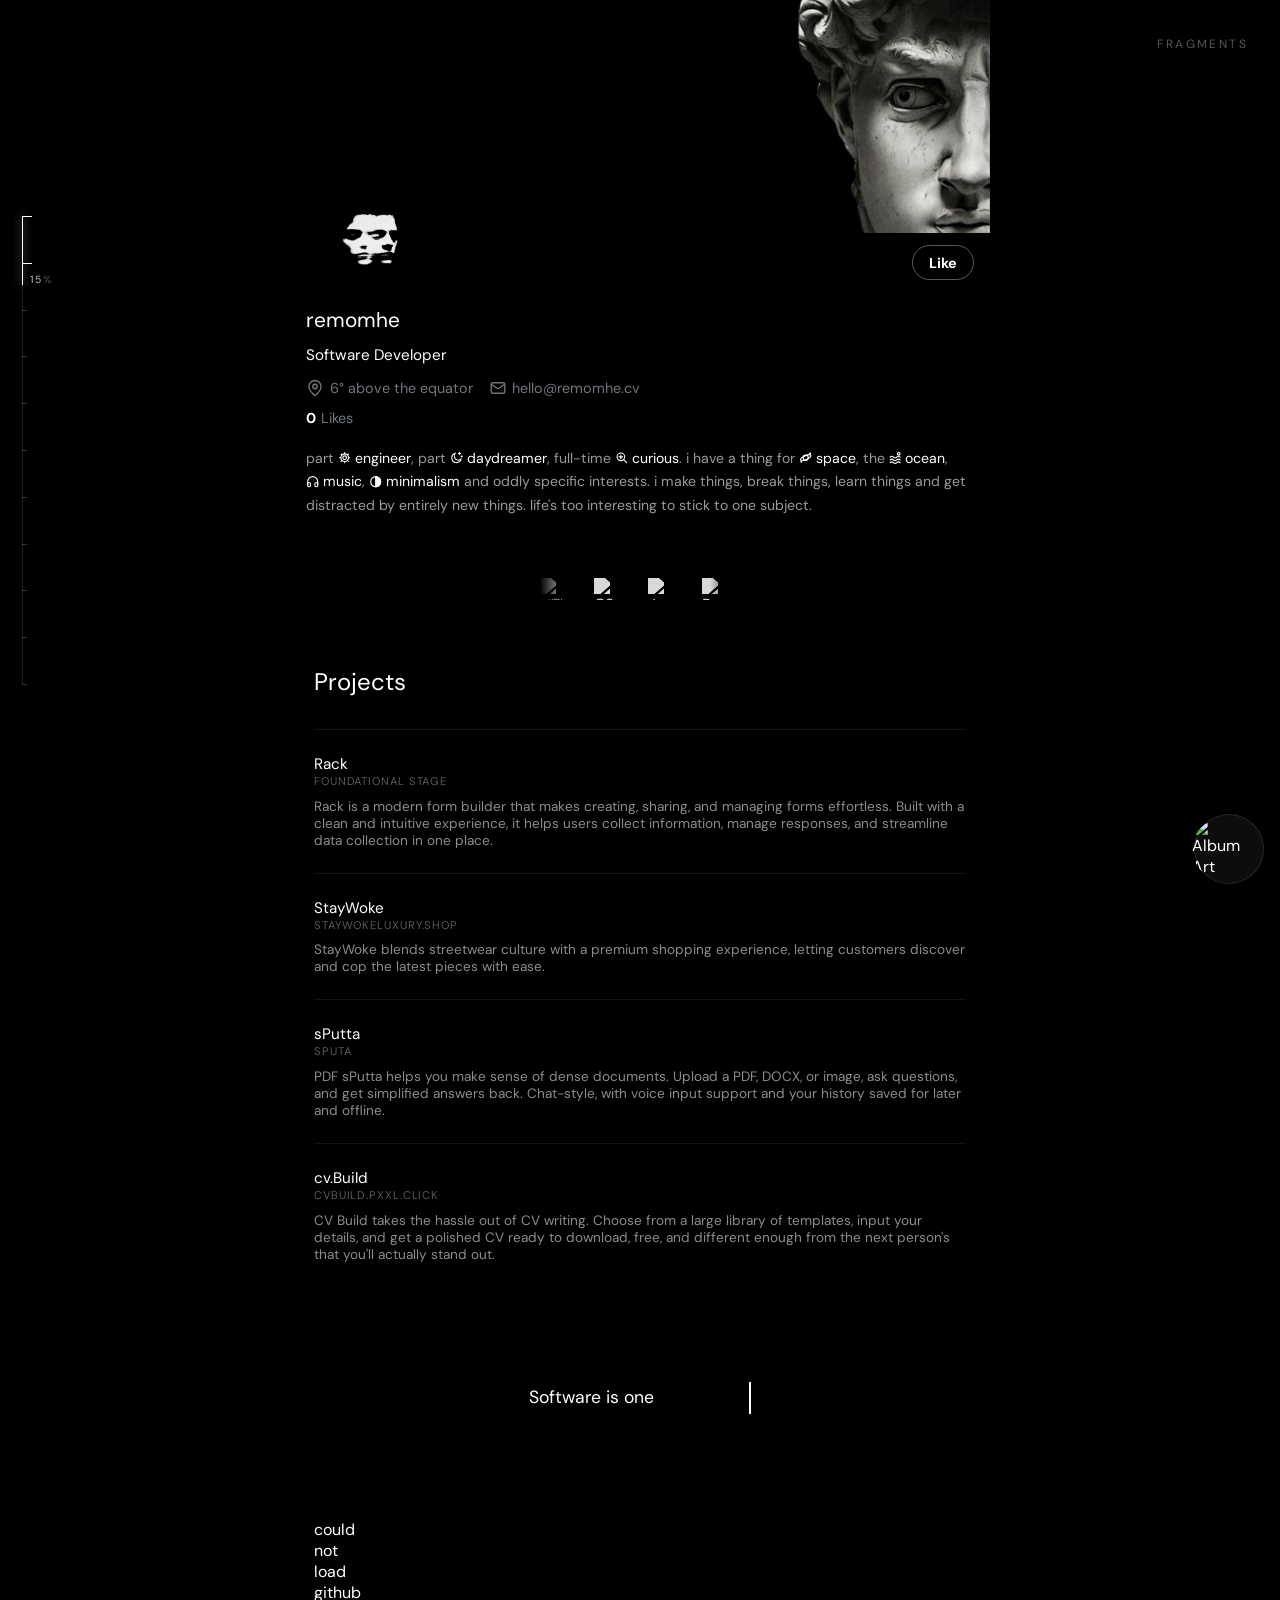
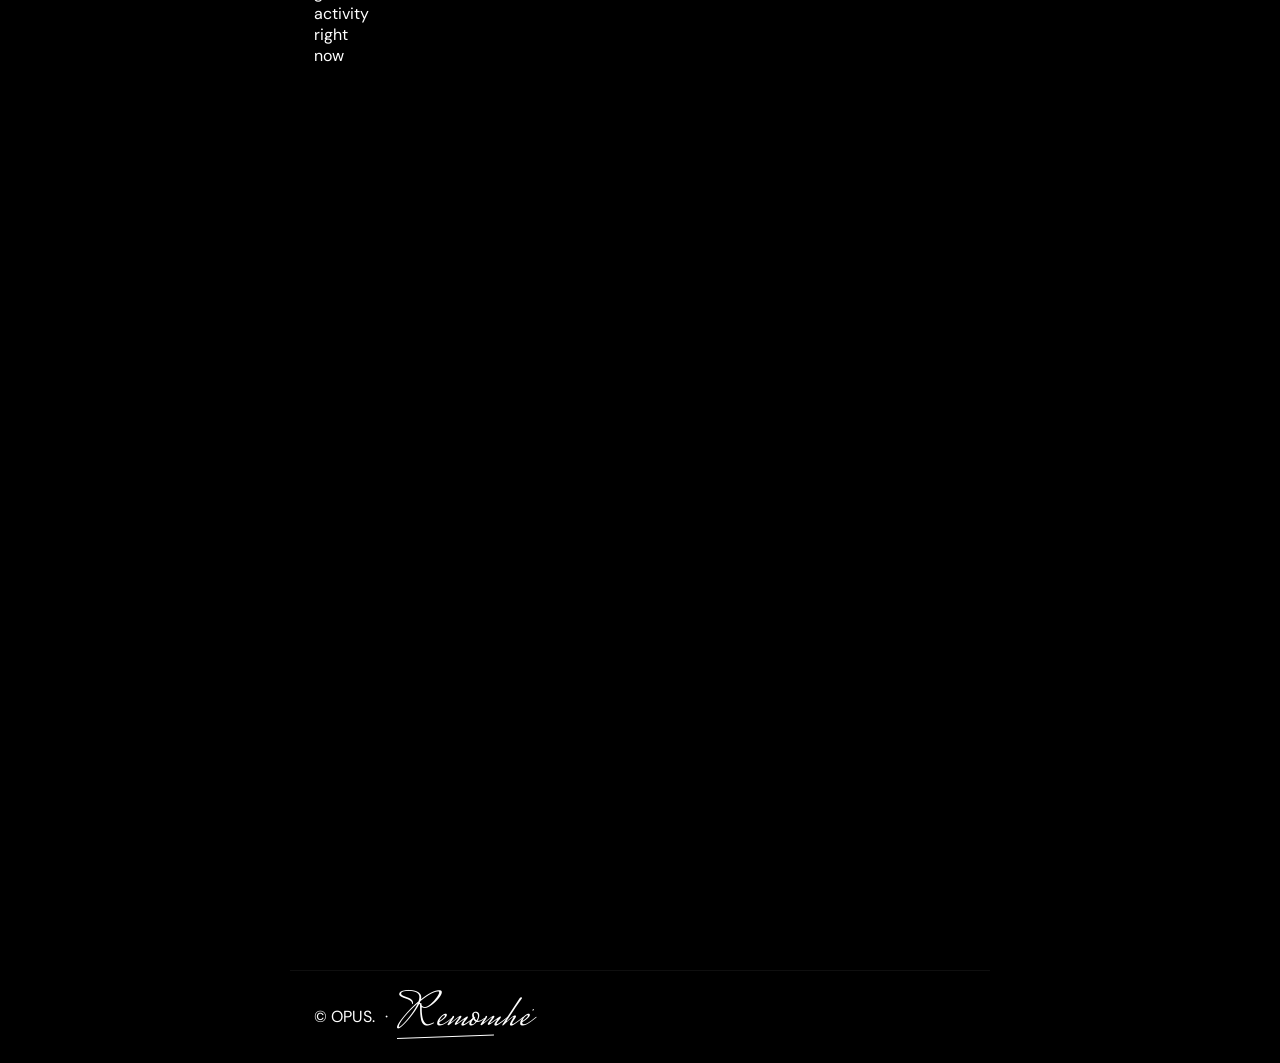
==== commit 0a1d2e83: "about" ====
--- a/index.html
+++ b/index.html
@@ -91,7 +91,7 @@
 </div>
 </div>
 <div class="page-body">
-<p class="frag-line about-text">part engineer, part daydreamer, full-time curious. i have a thing for space, the ocean, music, minimalism and oddly specific interests. i make things, break things, learn things and get distracted by entirely new things. life's too interesting to stick to one subject.</p>
+<p class="frag-line about-text">part <span class="about-word"><svg viewBox="0 0 24 24" aria-hidden="true"><circle cx="12" cy="12" r="3.2"></circle><circle cx="12" cy="12" r="6.8"></circle><path d="M12 2.8v2.4M12 18.8v2.4M2.8 12h2.4M18.8 12h2.4M16.81 7.19L18.5 5.5M7.19 7.19L5.5 5.5M16.81 16.81l1.69 1.69M7.19 16.81L5.5 18.5"></path></svg>engineer</span>, part <span class="about-word"><svg viewBox="0 0 24 24" aria-hidden="true"><path d="M20 14.2A8.5 8.5 0 1 1 9.8 4a6.8 6.8 0 0 0 10.2 10.2z"></path><path d="M17 2.5v4M15 4.5h4"></path><circle cx="21" cy="10" r="0.8" fill="currentColor"></circle></svg>daydreamer</span>, full-time <span class="about-word"><svg viewBox="0 0 24 24" aria-hidden="true"><circle cx="10.5" cy="10.5" r="6.8"></circle><path d="M15.5 15.5L21 21"></path><path d="M10.5 7.2v6.6M7.2 10.5h6.6"></path></svg>curious</span>. i have a thing for <span class="about-word"><svg viewBox="0 0 24 24" aria-hidden="true"><circle cx="12" cy="12" r="4.6"></circle><ellipse cx="12" cy="12" rx="10" ry="3.4" transform="rotate(-25 12 12)"></ellipse><circle cx="20" cy="4.5" r="0.9" fill="currentColor"></circle><circle cx="4" cy="19.5" r="0.7" fill="currentColor"></circle></svg>space</span>, the <span class="about-word"><svg viewBox="0 0 24 24" aria-hidden="true"><circle cx="17.5" cy="5" r="2.3"></circle><path d="M2 11c2-2 4-2 6 0s4 2 6 0 4-2 6 0"></path><path d="M2 16c2-2 4-2 6 0s4 2 6 0 4-2 6 0"></path><path d="M2 21c2-2 4-2 6 0s4 2 6 0 4-2 6 0"></path></svg>ocean</span>, <span class="about-word"><svg viewBox="0 0 24 24" aria-hidden="true"><path d="M3 18v-6a9 9 0 0 1 18 0v6"></path><path d="M21 19a2 2 0 0 1-2 2h-1a2 2 0 0 1-2-2v-3a2 2 0 0 1 2-2h3z"></path><path d="M3 19a2 2 0 0 0 2 2h1a2 2 0 0 0 2-2v-3a2 2 0 0 0-2-2H3z"></path></svg>music</span>, <span class="about-word"><svg viewBox="0 0 24 24" aria-hidden="true"><circle cx="12" cy="12" r="9"></circle><path d="M12 3a9 9 0 0 1 0 18z" fill="currentColor"></path></svg>minimalism</span> and oddly specific interests. i make things, break things, learn things and get distracted by entirely new things. life's too interesting to stick to one subject.</p>
 <section id="tech-stack" data-proxy-section data-proxy-label="Tech" data-proxy-kind="section">
   <div class="tech-mask">
     <div class="tech-grid">
--- a/style.css
+++ b/style.css
@@ -1991,4 +1991,42 @@
     margin-left: -0.5rem;
     width: calc(100% + 0.5rem);
   }
+}
+
+.about-word {
+  color: #ffffff;
+  cursor: default;
+  white-space: nowrap;
+}
+
+.about-word svg {
+  display: inline-block;
+  width: 0.95em;
+  height: 0.95em;
+  margin-right: 0.25em;
+  vertical-align: -0.14em;
+  fill: none;
+  stroke: currentColor;
+  stroke-width: 2;
+  stroke-linecap: round;
+  stroke-linejoin: round;
+  transform-origin: center;
+}
+
+.about-word:hover svg {
+  animation: aboutShake 0.45s ease-in-out infinite;
+}
+
+@keyframes aboutShake {
+  0%, 100% { transform: rotate(0deg) translateX(0); }
+  20%      { transform: rotate(-14deg) translateX(-1px); }
+  40%      { transform: rotate(12deg) translateX(1px); }
+  60%      { transform: rotate(-10deg) translateX(-1px); }
+  80%      { transform: rotate(8deg) translateX(1px); }
+}
+
+@media (prefers-reduced-motion: reduce) {
+  .about-word:hover svg {
+    animation: none;
+  }
 }
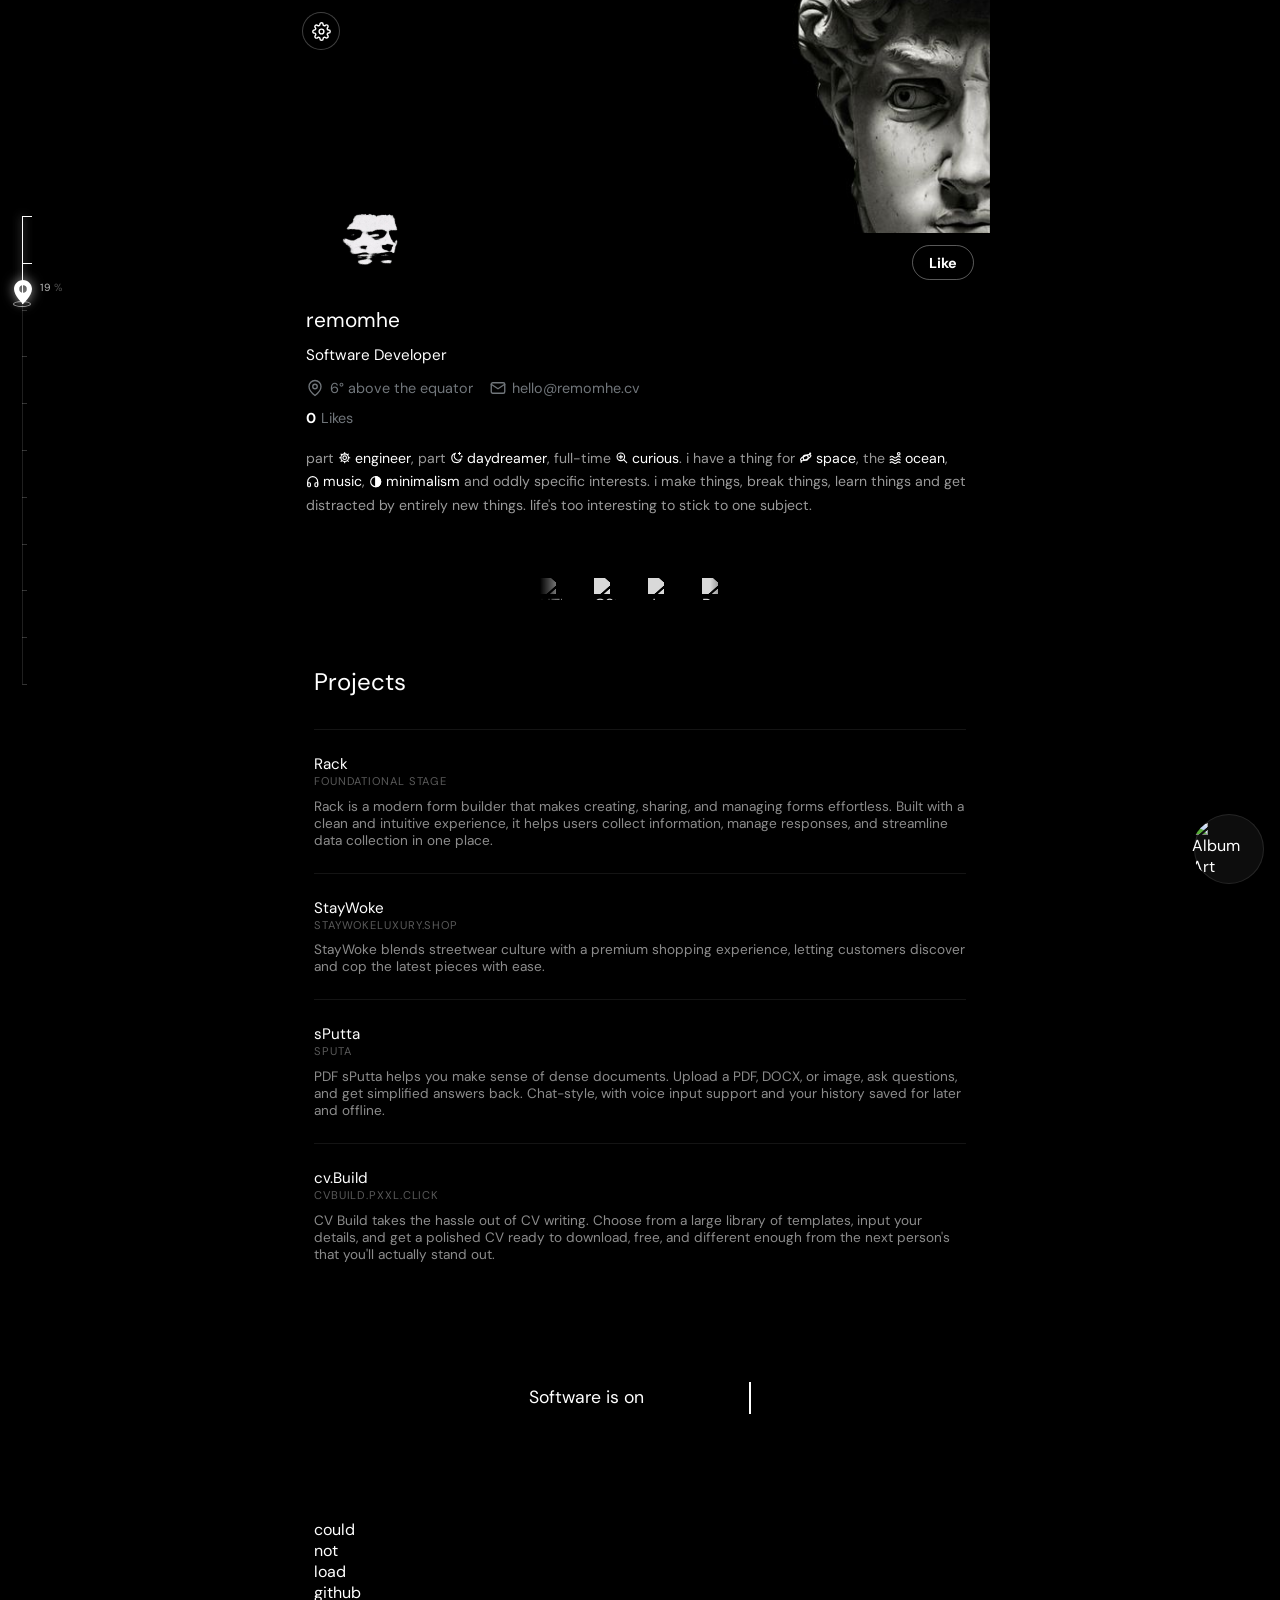
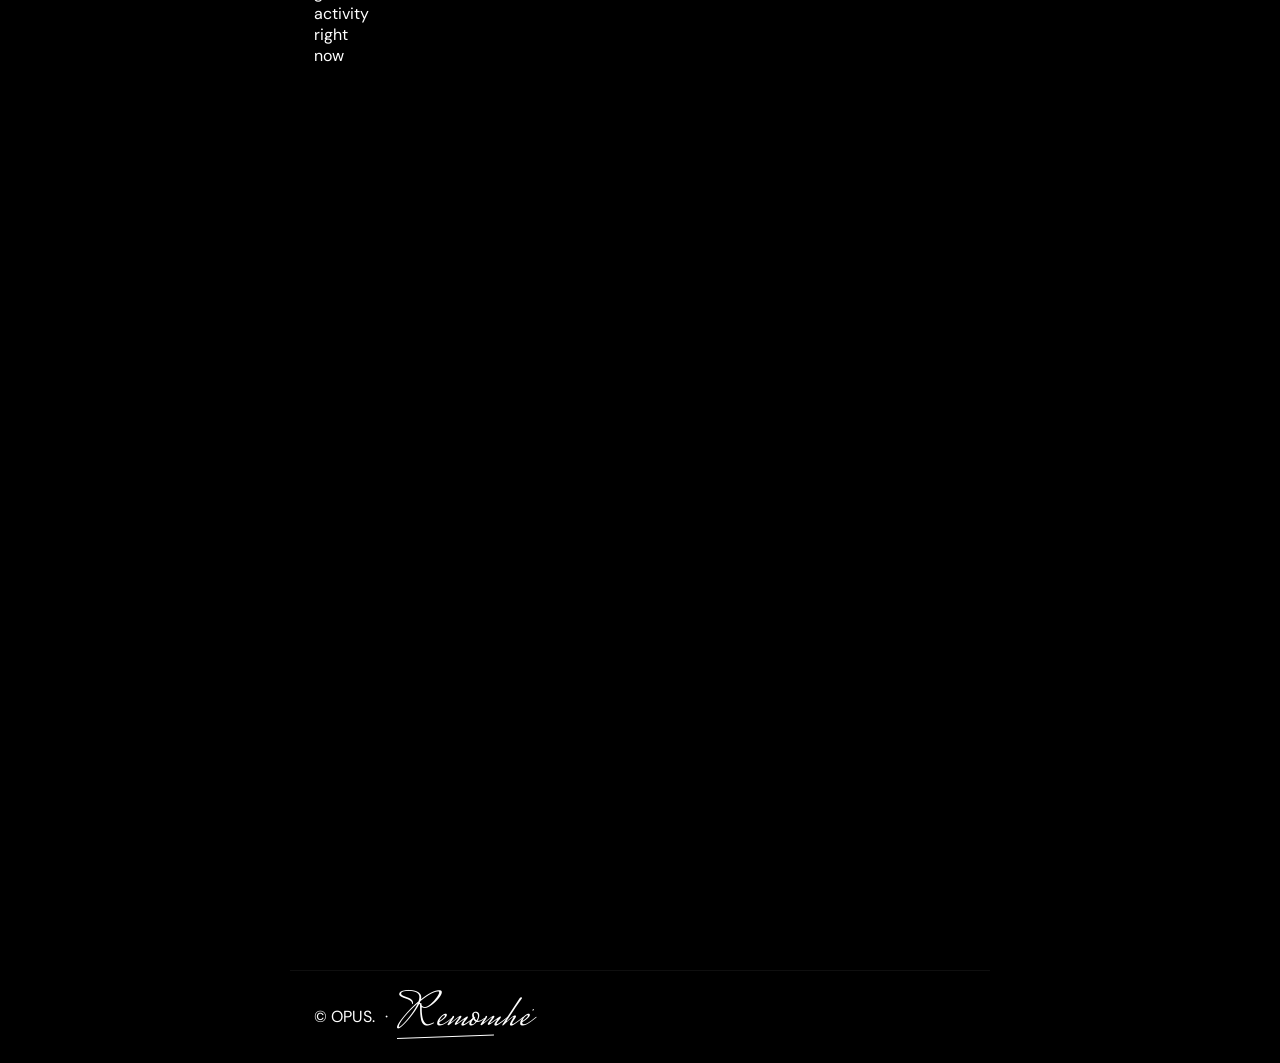
==== commit a8a2e294: "set" ====
--- a/index.html
+++ b/index.html
@@ -44,11 +44,11 @@
 </script>
 </head>
 <body>
-  <nav class="site-nav">
-  <a href="/Fragments">Fragments</a>
-</nav>
     <script src="common.js"></script>
 <div id="hero" data-proxy-section data-proxy-label="Home" data-proxy-kind="title">
+    <button class="settings-btn" id="settingsBtn" type="button" aria-label="Open settings">
+    <svg viewBox="0 0 24 24" aria-hidden="true"><circle cx="12" cy="12" r="3"></circle><path d="M19.4 15a1.65 1.65 0 0 0 .33 1.82l.06.06a2 2 0 0 1 0 2.83 2 2 0 0 1-2.83 0l-.06-.06a1.65 1.65 0 0 0-1.82-.33 1.65 1.65 0 0 0-1 1.51V21a2 2 0 0 1-2 2 2 2 0 0 1-2-2v-.09A1.65 1.65 0 0 0 9 19.4a1.65 1.65 0 0 0-1.82.33l-.06.06a2 2 0 0 1-2.83 0 2 2 0 0 1 0-2.83l.06-.06a1.65 1.65 0 0 0 .33-1.82 1.65 1.65 0 0 0-1.51-1H3a2 2 0 0 1-2-2 2 2 0 0 1 2-2h.09A1.65 1.65 0 0 0 4.6 9a1.65 1.65 0 0 0-.33-1.82l-.06-.06a2 2 0 0 1 0-2.83 2 2 0 0 1 2.83 0l.06.06a1.65 1.65 0 0 0 1.82.33H9a1.65 1.65 0 0 0 1-1.51V3a2 2 0 0 1 2-2 2 2 0 0 1 2 2v.09a1.65 1.65 0 0 0 1 1.51 1.65 1.65 0 0 0 1.82-.33l.06-.06a2 2 0 0 1 2.83 0 2 2 0 0 1 0 2.83l-.06.06a1.65 1.65 0 0 0-.33 1.82V9a1.65 1.65 0 0 0 1.51 1H21a2 2 0 0 1 2 2 2 2 0 0 1-2 2h-.09a1.65 1.65 0 0 0-1.51 1z"></path></svg>
+  </button>
   <div class="profile-banner">
     <img src="/images/banner.jpg" alt="">
   </div>
@@ -181,6 +181,22 @@
     </div>
   </div>
 </footer>
+<div class="settings-backdrop" id="settingsBackdrop"></div>
+<div class="settings-panel" id="settingsPanel" aria-hidden="true">
+  <div class="settings-inner">
+    <div class="settings-header">
+      <span class="settings-title">Settings</span>
+      <button class="settings-close" id="settingsClose" type="button" aria-label="Close settings">&times;</button>
+    </div>
+    <p class="settings-label">Font size</p>
+    <p class="settings-preview">remomhe that's the word</p>
+    <div class="settings-slider-row">
+      <span class="settings-aa settings-aa-small">Aa</span>
+      <input type="range" id="fontSizeSlider" min="0" max="4" step="1" value="2" aria-label="Font size">
+      <span class="settings-aa settings-aa-large">Aa</span>
+    </div>
+  </div>
+</div>
   <script src="script.js"></script>
 </body>
 </html>
--- a/style.css
+++ b/style.css
@@ -2029,4 +2029,603 @@
   .about-word:hover svg {
     animation: none;
   }
+}
+
+
+/* ===== Theme toggle (tap profile picture) ===== */
+
+.profile-avatar {
+  cursor: pointer;
+  -webkit-tap-highlight-color: transparent;
+  transition: transform 0.2s ease;
+}
+
+.profile-avatar:active {
+  transform: scale(0.94);
+}
+
+html, body {
+  transition: background-color 0.35s ease, color 0.35s ease;
+}
+
+/* ===== Light theme ===== */
+
+html.light-theme,
+html.light-theme body {
+  background: #f4f4f2;
+  color: #111111;
+}
+
+html.light-theme #tech-stack {
+  background: #f4f4f2;
+}
+
+html.light-theme .tech-grid img {
+  filter: grayscale(100%) brightness(0.35);
+  opacity: 0.8;
+}
+
+
+
+/* banner + avatar */
+html.light-theme .profile-banner {
+  border-radius: 0 0 20px 20px;
+  box-shadow: 0 10px 30px rgba(0, 0, 0, 0.12);
+}
+
+html.light-theme .profile-avatar {
+  border-color: #f4f4f2;
+}
+
+/* text */
+html.light-theme #row2,
+html.light-theme .profile-bio,
+html.light-theme .profile-stat-num,
+html.light-theme .section-title,
+html.light-theme .project-name,
+html.light-theme .testimonial-text,
+html.light-theme .signature,
+html.light-theme .github-activity-header,
+html.light-theme .about-word {
+  color: #111111;
+}
+
+html.light-theme .about-text {
+  color: #666666;
+}
+
+html.light-theme .profile-meta-item,
+html.light-theme .profile-stat-label {
+  color: #6b6b6b;
+}
+
+html.light-theme .project-desc {
+  color: rgba(0, 0, 0, 0.6);
+}
+
+html.light-theme .project-url,
+html.light-theme #testiName {
+  color: rgba(0, 0, 0, 0.4);
+}
+
+html.light-theme .project-item,
+html.light-theme #footer {
+  border-top-color: rgba(0, 0, 0, 0.1);
+}
+
+html.light-theme .testimonial-text {
+  border-right: 2px solid #111111 !important;
+}
+
+html.light-theme .sig-underline {
+  background: #111111;
+}
+
+/* nav */
+html.light-theme .site-nav a {
+  color: #888888;
+}
+
+html.light-theme .site-nav a:hover {
+  color: #111111;
+}
+
+html.light-theme .site-nav a::after {
+  background: #111111;
+}
+
+/* now playing pill */
+html.light-theme .now-playing {
+  background: rgba(255, 255, 255, 0.75);
+  border-color: rgba(0, 0, 0, 0.12);
+  box-shadow: 0 6px 20px rgba(0, 0, 0, 0.12);
+  color: #111111;
+}
+
+html.light-theme .np-eq span {
+  background: #111111;
+}
+
+/* github grid */
+html.light-theme .gh-level-0 { background: #e2e2df; }
+html.light-theme .gh-level-1 { background: #bdbdbd; }
+html.light-theme .gh-level-2 { background: #8a8a8a; }
+html.light-theme .gh-level-3 { background: #4d4d4d; }
+html.light-theme .gh-level-4 { background: #000000; }
+
+/* like button */
+html.light-theme .profile-btn {
+  color: #111111 !important;
+  text-shadow: none !important;
+  background: transparent !important;
+  border: 1px solid rgba(0, 0, 0, 0.35) !important;
+  box-shadow: none !important;
+  animation: none !important;
+}
+
+html.light-theme .profile-btn:hover {
+  background: rgba(0, 0, 0, 0.06) !important;
+}
+
+html.light-theme .profile-btn.liked {
+  color: #ffffff !important;
+  background: #111111 !important;
+  border-color: #111111 !important;
+}
+
+/* scroll progress indicator, light theme */
+html.light-theme .sp-track {
+  background: rgba(0, 0, 0, 0.12);
+}
+
+html.light-theme .sp-tick {
+  background: rgba(0, 0, 0, 0.2);
+}
+
+html.light-theme .sp-tick.passed {
+  background: #111111;
+}
+
+html.light-theme .sp-fill {
+  background: #111111;
+  box-shadow: 0 0 8px rgba(0, 0, 0, 0.35);
+}
+
+html.light-theme .sp-pin {
+  fill: #111111;
+  filter: drop-shadow(0 0 6px rgba(0, 0, 0, 0.3));
+}
+
+html.light-theme .sp-ripple {
+  border-color: rgba(0, 0, 0, 0.5);
+}
+
+html.light-theme .sp-label {
+  color: rgba(0, 0, 0, 0.7);
+}
+
+
+/* hide scroll progress indicator on mobile */
+@media (max-width: 640px) {
+  #scrollProgress {
+    display: none !important;
+  }
+}
+
+
+/* ===== Settings button + panel ===== */
+
+.settings-btn {
+  position: absolute;
+  top: 0.75rem;
+  left: 0.75rem;
+  z-index: 5;
+  width: 38px;
+  height: 38px;
+  display: flex;
+  align-items: center;
+  justify-content: center;
+  padding: 0;
+  border: 1px solid rgba(255, 255, 255, 0.25);
+  border-radius: 50%;
+  background: rgba(0, 0, 0, 0.45);
+  backdrop-filter: blur(8px);
+  -webkit-backdrop-filter: blur(8px);
+  color: #fff;
+  cursor: pointer;
+  -webkit-tap-highlight-color: transparent;
+  transition: background 0.2s ease, transform 0.3s ease;
+}
+
+.settings-btn:hover {
+  background: rgba(0, 0, 0, 0.7);
+}
+
+.settings-btn:hover svg {
+  transform: rotate(60deg);
+}
+
+.settings-btn svg {
+  width: 19px;
+  height: 19px;
+  fill: none;
+  stroke: currentColor;
+  stroke-width: 1.8;
+  stroke-linecap: round;
+  stroke-linejoin: round;
+  transition: transform 0.4s ease;
+}
+
+.settings-backdrop {
+  position: fixed;
+  inset: 0;
+  z-index: 1000000;
+  background: rgba(0, 0, 0, 0.55);
+  opacity: 0;
+  visibility: hidden;
+  transition: opacity 0.35s ease, visibility 0s linear 0.35s;
+}
+
+.settings-backdrop.open {
+  opacity: 1;
+  visibility: visible;
+  transition-delay: 0s;
+}
+
+.settings-panel {
+  position: fixed;
+  top: 0;
+  left: 50%;
+  z-index: 1000001;
+  width: 100%;
+  max-width: 700px;
+  height: auto;
+  max-height: 75vh;
+  overflow-y: auto;
+  background: #0d0d0f;
+  border: 1px solid rgba(255, 255, 255, 0.1);
+  border-top: none;
+  border-radius: 0 0 24px 24px;
+  box-shadow: 0 20px 50px rgba(0, 0, 0, 0.6);
+  transform: translate(-50%, -105%);
+  visibility: hidden;
+  transition: transform 0.45s cubic-bezier(0.22, 1, 0.36, 1), visibility 0s linear 0.45s;
+  font-family: 'DM Sans', sans-serif;
+  color: #fff;
+  box-sizing: border-box;
+}
+
+.settings-panel.open {
+  transform: translate(-50%, 0);
+  visibility: visible;
+  transition-delay: 0s;
+}
+
+.settings-inner {
+  padding: 1.5rem 1.75rem;
+}
+
+.settings-header {
+  display: flex;
+  align-items: center;
+  justify-content: space-between;
+  margin-bottom: 1.5rem;
+}
+
+.settings-title {
+  font-size: 1.15rem;
+  font-weight: 500;
+}
+
+.settings-close {
+  background: none;
+  border: none;
+  color: inherit;
+  font-size: 1.8rem;
+  line-height: 1;
+  cursor: pointer;
+  opacity: 0.6;
+  padding: 0 0.25rem;
+}
+
+.settings-close:hover {
+  opacity: 1;
+}
+
+.settings-label {
+  font-size: 0.8rem;
+  letter-spacing: 0.08em;
+  text-transform: uppercase;
+  opacity: 0.5;
+  margin: 0 0 0.75rem;
+}
+
+.settings-preview {
+  font-size: 1rem;
+  line-height: 1.6;
+  padding: 1rem;
+  margin: 0 0 1.5rem;
+  border: 1px solid rgba(255, 255, 255, 0.1);
+  border-radius: 14px;
+  background: rgba(255, 255, 255, 0.04);
+}
+
+.settings-slider-row {
+  display: flex;
+  align-items: center;
+  gap: 1rem;
+}
+
+.settings-aa {
+  flex-shrink: 0;
+  font-weight: 500;
+}
+
+.settings-aa-small {
+  font-size: 0.8rem;
+}
+
+.settings-aa-large {
+  font-size: 1.5rem;
+}
+
+#fontSizeSlider {
+  flex: 1;
+  -webkit-appearance: none;
+  appearance: none;
+  height: 4px;
+  border-radius: 2px;
+  background: rgba(255, 255, 255, 0.25);
+  outline: none;
+  cursor: pointer;
+}
+
+#fontSizeSlider::-webkit-slider-thumb {
+  -webkit-appearance: none;
+  appearance: none;
+  width: 22px;
+  height: 22px;
+  border-radius: 50%;
+  background: #fff;
+  border: none;
+  box-shadow: 0 2px 8px rgba(0, 0, 0, 0.5);
+}
+
+#fontSizeSlider::-moz-range-thumb {
+  width: 22px;
+  height: 22px;
+  border-radius: 50%;
+  background: #fff;
+  border: none;
+  box-shadow: 0 2px 8px rgba(0, 0, 0, 0.5);
+}
+
+/* light theme */
+html.light-theme .settings-panel {
+  background: #ffffff;
+  color: #111111;
+  border-color: rgba(0, 0, 0, 0.1);
+  box-shadow: 0 20px 50px rgba(0, 0, 0, 0.2);
+}
+
+html.light-theme .settings-backdrop {
+  background: rgba(0, 0, 0, 0.3);
+}
+
+html.light-theme .settings-preview {
+  border-color: rgba(0, 0, 0, 0.1);
+  background: rgba(0, 0, 0, 0.03);
+}
+
+html.light-theme #fontSizeSlider {
+  background: rgba(0, 0, 0, 0.2);
+}
+
+html.light-theme #fontSizeSlider::-webkit-slider-thumb {
+  background: #111111;
+}
+
+html.light-theme #fontSizeSlider::-moz-range-thumb {
+  background: #111111;
+}
+
+
+/* ===== Accent colour variables ===== */
+
+html {
+  --accent: #ffffff;
+  --accent-rgb: 255, 255, 255;
+}
+
+html.light-theme {
+  --accent: #111111;
+  --accent-rgb: 17, 17, 17;
+}
+
+html[data-accent="pink"]  { --accent: #ff4d9d; --accent-rgb: 255, 77, 157; }
+html[data-accent="red"]   { --accent: #ff3b3b; --accent-rgb: 255, 59, 59; }
+html[data-accent="green"] { --accent: #2ee66b; --accent-rgb: 46, 230, 107; }
+
+/* ===== Accent colour applied ===== */
+
+/* like button */
+html.has-accent .profile-btn {
+  border-color: var(--accent);
+  color: var(--accent);
+}
+
+html.has-accent .profile-btn:hover {
+  background: rgba(var(--accent-rgb), 0.12);
+}
+
+html.has-accent .profile-btn.liked {
+  background: var(--accent);
+  border-color: var(--accent);
+  color: #000000;
+}
+
+html.light-theme.has-accent .profile-btn {
+  border-color: rgba(var(--accent-rgb), 0.8) !important;
+}
+
+html.light-theme.has-accent .profile-btn:hover {
+  background: rgba(var(--accent-rgb), 0.1) !important;
+}
+
+html.light-theme.has-accent .profile-btn.liked {
+  background: var(--accent) !important;
+  border-color: var(--accent) !important;
+  color: #ffffff !important;
+}
+
+/* github grid */
+html.has-accent .gh-level-1 { background: rgba(var(--accent-rgb), 0.3); }
+html.has-accent .gh-level-2 { background: rgba(var(--accent-rgb), 0.55); }
+html.has-accent .gh-level-3 { background: rgba(var(--accent-rgb), 0.8); }
+html.has-accent .gh-level-4 { background: var(--accent); }
+
+/* scroll indicator */
+html.has-accent .sp-tick.passed { background: var(--accent); }
+
+html.has-accent .sp-fill {
+  background: var(--accent);
+  box-shadow: 0 0 8px rgba(var(--accent-rgb), 0.8);
+}
+
+html.has-accent .sp-pin {
+  fill: var(--accent);
+  filter: drop-shadow(0 0 6px rgba(var(--accent-rgb), 0.7));
+}
+
+html.has-accent .sp-ripple { border-color: rgba(var(--accent-rgb), 0.6); }
+html.has-accent .sp-label { color: var(--accent); }
+
+/* equalizer bars + about icons */
+html.has-accent .np-eq span,
+html.has-accent .lyrics-eq span {
+  background: var(--accent);
+}
+
+html.has-accent .about-word svg {
+  color: var(--accent);
+}
+
+/* font slider thumb */
+html.has-accent #fontSizeSlider::-webkit-slider-thumb { background: var(--accent); }
+html.has-accent #fontSizeSlider::-moz-range-thumb { background: var(--accent); }
+
+/* ===== Settings: swatches ===== */
+
+.settings-label-gap {
+  margin-top: 1.75rem;
+}
+
+.settings-swatches {
+  display: flex;
+  gap: 0.9rem;
+  margin-bottom: 1.75rem;
+}
+
+.swatch {
+  width: 30px;
+  height: 30px;
+  border-radius: 50%;
+  border: none;
+  padding: 0;
+  cursor: pointer;
+  outline: 2px solid transparent;
+  outline-offset: 3px;
+  transition: transform 0.2s ease, outline-color 0.2s ease;
+  -webkit-tap-highlight-color: transparent;
+}
+
+.swatch:hover { transform: scale(1.1); }
+
+.swatch.active { outline-color: rgba(255, 255, 255, 0.9); }
+
+.swatch-default { background: #ffffff; }
+.swatch-pink    { background: #ff4d9d; }
+.swatch-red     { background: #ff3b3b; }
+.swatch-green   { background: #2ee66b; }
+
+html.light-theme .swatch-default { background: #111111; }
+html.light-theme .swatch.active  { outline-color: #111111; }
+
+/* ===== Settings: reduce motion row + switch ===== */
+
+.settings-row {
+  display: flex;
+  align-items: center;
+  justify-content: space-between;
+  gap: 1rem;
+  padding-top: 1.25rem;
+  border-top: 1px solid rgba(255, 255, 255, 0.1);
+}
+
+.settings-row-title {
+  margin: 0;
+  font-size: 0.95rem;
+  font-weight: 500;
+}
+
+.settings-row-sub {
+  margin: 0.2rem 0 0;
+  font-size: 0.78rem;
+  opacity: 0.5;
+}
+
+.settings-switch {
+  position: relative;
+  flex-shrink: 0;
+  width: 46px;
+  height: 26px;
+  border: none;
+  border-radius: 999px;
+  padding: 0;
+  cursor: pointer;
+  background: rgba(255, 255, 255, 0.25);
+  transition: background 0.25s ease;
+  -webkit-tap-highlight-color: transparent;
+}
+
+.settings-switch span {
+  position: absolute;
+  top: 3px;
+  left: 3px;
+  width: 20px;
+  height: 20px;
+  border-radius: 50%;
+  background: #ffffff;
+  transition: transform 0.25s ease, background 0.25s ease;
+}
+
+.settings-switch[aria-checked="true"] {
+  background: var(--accent);
+}
+
+.settings-switch[aria-checked="true"] span {
+  transform: translateX(20px);
+  background: #111111;
+}
+
+html.light-theme .settings-row {
+  border-top-color: rgba(0, 0, 0, 0.1);
+}
+
+html.light-theme .settings-switch {
+  background: rgba(0, 0, 0, 0.2);
+}
+
+html.light-theme .settings-switch[aria-checked="true"] span {
+  background: #ffffff;
+}
+
+/* ===== Reduce motion ===== */
+
+html.reduce-motion *,
+html.reduce-motion *::before,
+html.reduce-motion *::after {
+  animation: none !important;
+  transition: none !important;
+  scroll-behavior: auto !important;
 }
